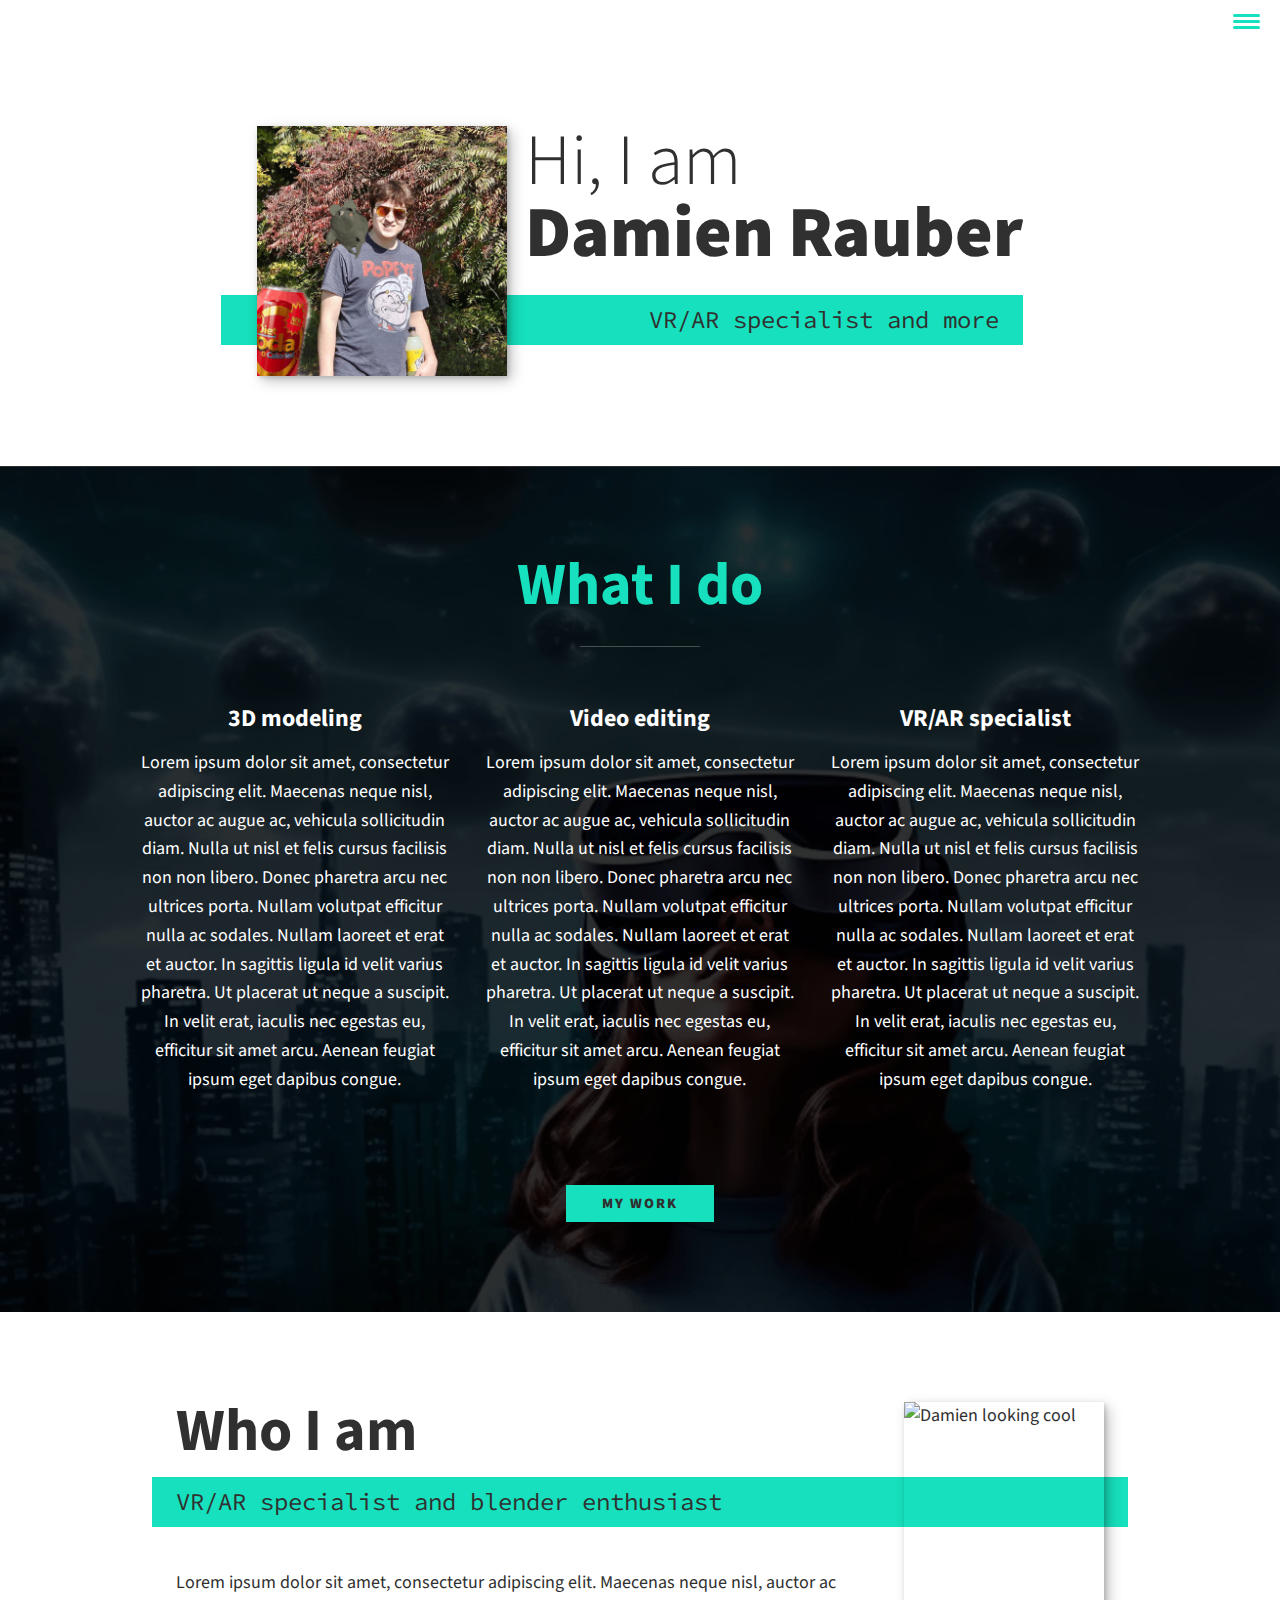
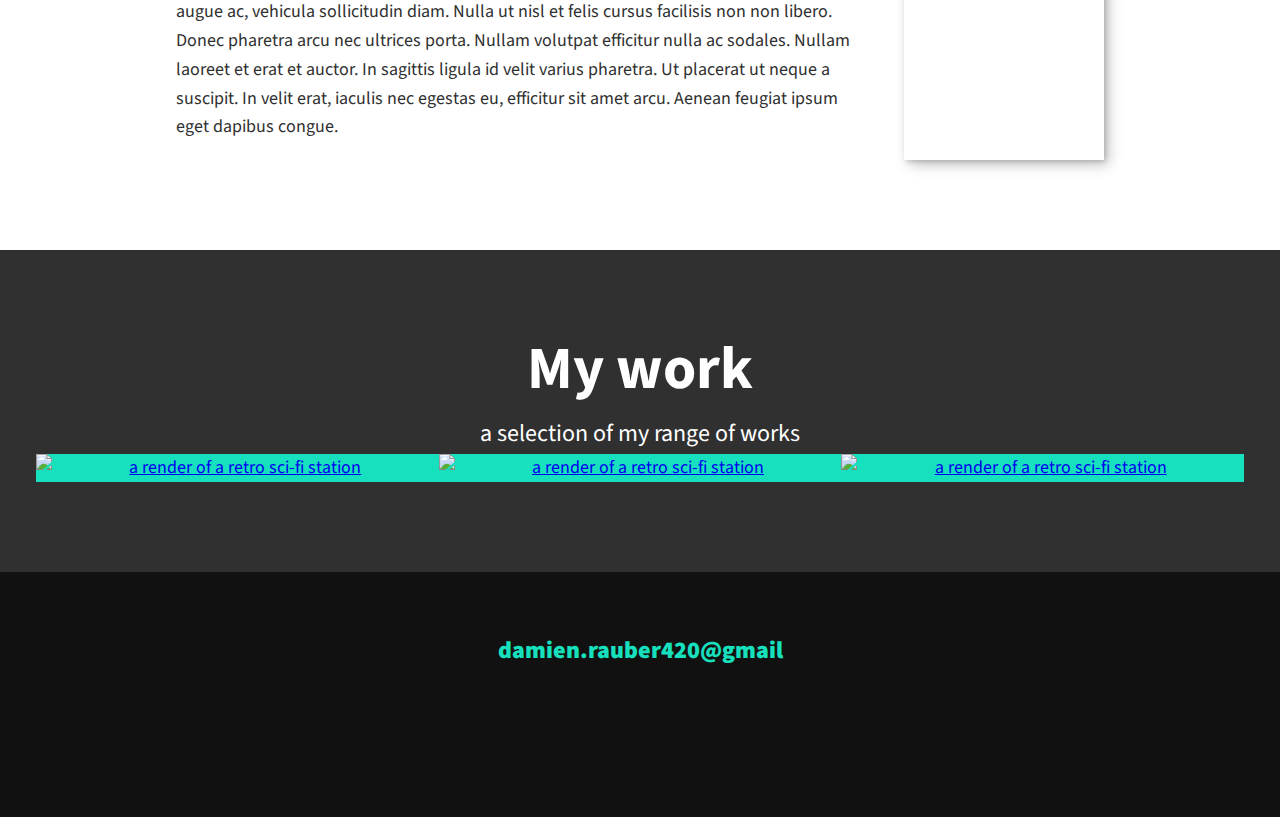
==== index.html @ 1f951319 "Revert "changed my work banner"" ====
<!DOCTYPE html>
<html lang="en">
    <head>
	    <meta charset="UTF-8">
		<meta name="viewport" content="width=device-width, initial-scale=1.0">
		<title>Damien Rauber portfolio</title>
		<link rel="stylesheet"
		href="https://cdnjs.cloudflare.com/ajax/libs/normalize/7.0.0/normalize.min.css">
		<link rel="stylesheet"
		href="https://cdnjs.cloudflare.com/ajax/libs/font-awesome/5.11.2/css/all.css" integrity="sha256-46qynGAkLSFpVbEBog43gvNhfrOj+BmwXdxFgVK/Kvc=" crossorigin="anonymous"/>
	
		<!-- update with own fonts later -->
		<link href="https://fonts.googleapis.com/css?family=Source+Code+Pro:400,900|Source+Sans+Pro:300,900&display=swap" rel="stylesheet">
		
		
		<link rel="stylesheet" href="css/style.css">
	
	
</head>
	<body>
		<header>
			<div class="logo">
				<img src="assets/images/portfolio_title.png" alt="">
			</div>
			<button class="nav-toggle" aria-label="toggle navigation">
				<span class="hamburger"></span>
			</button>
			<nav class="nav">
				<ul class="nav__list">
				<li class="nav__item"><a href="#home" class="nav__link">Home</a></li>
				<li class="nav__item"><a href="#services" class="nav__link">My service</a></li>
				<li class="nav__item"><a href="#about" class="nav__link">About me</a></li>
				<li class="nav__item"><a href="#work" class="nav__link">My works</a></li>
				</ul>
			</nav>
		</header>
		
		<!-- Introduction -->
		<section class ="intro" id="home">
			<h1 class="section__title section__title--intro">
				Hi, I am <strong>Damien Rauber</strong>
			</h1>
			<p class="section__subtitle section__subtitle--intro">VR/AR specialist and more</p>
			<img src="assets/images/damien_portfolio_pic.png" alt="A picture of Damien" class="intro__img">
		</section>
	
		<!-- my services -->
		<section class="my-services" id="services">
			<h2 class="section__title section__title--services">What I do</h2>
			<div class="services">
			
				<div class="service">
				<h3>3D modeling</h3>
				<p>Lorem ipsum dolor sit amet, consectetur adipiscing elit. Maecenas neque nisl, auctor ac augue ac, 
				vehicula sollicitudin diam. Nulla ut nisl et felis cursus facilisis non non libero. Donec pharetra arcu nec ultrices
				porta. Nullam volutpat efficitur nulla ac sodales. Nullam laoreet et erat et auctor. In sagittis ligula id velit varius pharetra.
				Ut placerat ut neque a suscipit. In velit erat, iaculis nec egestas eu, efficitur sit amet arcu. Aenean feugiat ipsum eget dapibus congue.</p>
				</div> <!-- services -->
				
				<div class="service">
				<h3>Video editing</h3>
				<p>Lorem ipsum dolor sit amet, consectetur adipiscing elit. Maecenas neque nisl, auctor ac augue ac, 
				vehicula sollicitudin diam. Nulla ut nisl et felis cursus facilisis non non libero. Donec pharetra arcu nec ultrices
				porta. Nullam volutpat efficitur nulla ac sodales. Nullam laoreet et erat et auctor. In sagittis ligula id velit varius pharetra.
				Ut placerat ut neque a suscipit. In velit erat, iaculis nec egestas eu, efficitur sit amet arcu. Aenean feugiat ipsum eget dapibus congue.</p>
				</div> <!-- services -->
				
				<div class="service">
				<h3>VR/AR specialist</h3>
				<p>Lorem ipsum dolor sit amet, consectetur adipiscing elit. Maecenas neque nisl, auctor ac augue ac, 
				vehicula sollicitudin diam. Nulla ut nisl et felis cursus facilisis non non libero. Donec pharetra arcu nec ultrices
				porta. Nullam volutpat efficitur nulla ac sodales. Nullam laoreet et erat et auctor. In sagittis ligula id velit varius pharetra.
				Ut placerat ut neque a suscipit. In velit erat, iaculis nec egestas eu, efficitur sit amet arcu. Aenean feugiat ipsum eget dapibus congue.</p>
				</div> <!-- services -->
			</div>
			
			<a href="#work" class="btn">My Work</a>
		</section>
	 
		<!-- About me -->
	 <section class="about-me" id="about">
		<h2 class="section__title section__title--about">Who I am</h2>
		<p class="section__subtitle section__subtitle--about">VR/AR specialist and blender enthusiast</p>
		
		<div class="about-me__body">
		<p>Lorem ipsum dolor sit amet, consectetur adipiscing elit. Maecenas neque nisl, auctor ac augue ac, 
		vehicula sollicitudin diam. Nulla ut nisl et felis cursus facilisis non non libero. Donec pharetra arcu nec ultrices
		porta. Nullam volutpat efficitur nulla ac sodales. Nullam laoreet et erat et auctor. In sagittis ligula id velit varius pharetra.
		Ut placerat ut neque a suscipit. In velit erat, iaculis nec egestas eu, efficitur sit amet arcu. Aenean feugiat ipsum eget dapibus congue.</p>
		</div>
		
		<img src="assets/images/to_replace_02.png" alt="Damien looking cool" class="about-me__img">
	 </section>
	 
	 <!-- My work -->
	 <section class="my-work" id="work">
		<h2 class="section__title section__title--work">My work</h2>
		<p class="section__subtitle section__subtitle--work">a selection of my range of works</p>
	 
		<div class="portfolio">
			<!-- portfolio item 01 -->
			<a href="#" class="portfolio__item">
				<img src="assets/images/portfolio_works/SHUT_render.png" alt="a render of a retro sci-fi station" class="portfolio__img">
			</a>
			
			<!-- portfolio item 02 -->
			<a href="#" class="portfolio__item">
				<img src="assets/images/portfolio_works/SHUT_render.png" alt="a render of a retro sci-fi station" class="portfolio__img">
			</a>
			
			<!-- portfolio item 03 -->
			<a href="#" class="portfolio__item">
				<img src="assets/images/portfolio_works/SHUT_render.png" alt="a render of a retro sci-fi station" class="portfolio__img">
			</a>
		</div>
	 </section>
	 
	 <!-- Footer -->
	 <footer class="footer">
		<a href="mailto:damien.rauber420@gmail.com" class="footer__link">damien.rauber420@gmail</a>
		<ul class="social-list">
			<li class="social-list__item">
				<a class="social-list__link" href="https://facebook.com">
					<i class="fa-brands fa-facebook"></i>
				</a>
			</li>
			
			<li class="social-list__item">
				<a class="social-list__link" href="<!-- put link to website here -->">
					<!-- Put new icons from font awesome here -->
				</a>
			</li>
		</ul>
	 </footer>
	 
	 <script src="js/index.js"></script>
	 
	</body>
</html>
---- css/style.css ----
*,
*::before,
*::after {
	box-sizing: border-box;
}

/* custom properties, update for own design */

:root {
	--ff-primary: 'Source Sans Pro', sans-serif; 
	--ff-secondary:'Source Code Pro', monospace;
	
	--fw-reg: 300;
	--fw-bold: 900;
	
	--clr-light: #fff;
	--clr-dark: #303030;
	--clr-accent: #16e0bd;
	
	--fs-h1: 3rem;
	--fs-h2: 2.23rem;
	--fs-h3: 1.25rem;
	--fs-body: 1rem;
	
	--bs: 0.25em 0.25em 0.75em rgba(0,0,0,.25),
	0.125em 0.125em 0.25em rgba(0,0,0,.15);
	
}

@media (min-width: 800px) {
	:root {
		--fs-h1: 4.5rem;
		--fs-h2: 3.75rem;
	    --fs-h3: 1.5rem;
		--fs-body: 1.125rem;
	}
}

/* General styles */


html {
	scroll-behavior: smooth;
}

body {
	background: var(--clr-light);
	color: var(--clr-dark);
	margin: 0;
	font-family: var(--ff-primary);
	font-size: var(--fs-body);
	line-height: 1.6;
}

section {
	padding: 5em 2em;
}

img {
	display: block;
	max-width: 100%;
}

strong {font-weight: var(--fw-bold)}

:focus {
	outline: 3px solid var(--clr-accent);
	outline-offset: 3px;
}

/* Buttons */

.btn {
	display: inline-block;
	padding: .5em 2.5em;
	background: var(--clr-accent);
	color: var(--clr-dark);
	text-decoration: none;
	cursor: pointer;
	font-size: .8em;
	text-transform: uppercase;
	letter-spacing: 2px;
	font-weight: var(--fw-bold);
	transition: transform 200ms ease-in-out;
}

.btn:hover {
	transform: scale(1.1)
}

/* Typography */

h1,
h2,
h3 {
	line-height: 1;
	margin: 0;
}

h1 { font-size: var(--fs-h1) }
h2 { font-size: var(--fs-h2) }
h3 { font-size: var(--fs-h3) }

.section__title{
	margin-bottom: .25em;
}

.section__title--intro {
	font-weight: var(--fw-reg);
}

.section__title--intro strong {
	display: block;
}

.section__subtitle{
	margin: 0;
	font-size: var(--fs-h3);
}

.section__subtitle--intro,
.section__subtitle--about {
	background: var(--clr-accent);
	padding: .25em 1em;
	font-family: var(--ff-secondary);
	margin-bottom: 1em;
}
.sec
tion__subtitle--work {
	color: var(--clr-accent);
	font-weight: var(--fw-bold);
	margin-bottom: 1em;
}

/* Header */

header {
	display: flex;
	justify-content: space-between;
	padding: 1em;
}

.logo {
	max-width: 100px;
}

.nav {
	position: fixed;
	background: var(--clr-dark);
	color: var(--clr-light);
	top: 0;
	bottom: 0;
	left: 0;
	right: 0;
	z-index: 100;
	
	transform: translateX(100%);
	transition: transform 250ms cubic-bezier(.5, 0, .5, 1);
}

.nav__list {
	list-style: none;
	display: flex;
	height: 100%;
	flex-direction: column;
	justify-content: space-evenly;
	align-items: center;
	margin: 0;
	padding: 0;
}

.nav__list {
	color: inherit;
	font-weight: var(--fw-bold);
	font-size: var(--fs-h2);
	text-decoration: none;
}

.nav__link:hover {
	color: var(--clr-accent);
}

.nav-toggle {
	padding: .5em;
	background: transparent;
	border: 0;
	cursor: pointer;
	position: absolute;
	right: 1em;
	top: 1em;
	z-index: 1000;
}

.nav-open .nav {
	transform: translateX(0);
}

.nav-open .nav-toggle {
	position: fixed;
}

.nav-open .hamburger {
	transform: rotate(.625turn);
}

.nav-open .hamburger::before {
	transform: rotate(90deg) translateX(-6px);
}

.nav-open .hamburger::after {
	opacity: 0;
}



.hamburger {
	display: block;
	position: relative;
}

.hamburger,
.hamburger::before,
.hamburger::after {
	background: var(--clr-accent);
	width: 2em;
	height: 3px;
	border-radius: 1em;
	transition: transform 250ms ease-in-out;
}

.hamburger::before,
.hamburger::after {
	content: '';
	position: absolute;
	left: 0;
	right:0;
}

.hamburger::before{ top: 6px; }
.hamburger::after { bottom: 6px } 

/* Intro section */

.intro {
	position: relative;
}

.intro__img {
	box-shadow: var(--bs);
}

.section__subtitle--intro {
	display: inline-block;
}

@media (min-width: 600px) {
	.intro {
		display: grid;
		width: min-content;
		margin: 0 auto;
		column-gap: 1em;
		grid-template-areas: "img title" "img subtitle";
		grid-template-columns: min-content max-content;
	}
	
	.intro__img {
		grid-area: img;
		min-width: 250px;
		position: relative;
		z-index: 2;
	}
	
	.section__subtitle--intro{
		align-self: start;
		grid-column: -1 / 1;
		grid-row: 2;
		text-align: right;
		position: relative;
		left: -1.5em;
		width: calc(100% + 1.5em);
	}
}


/* My services section */

.my-services {
	background-color: var(--clr-dark);
	background-image: url(../assets/images/My_serv_backg.png);
	background-size: cover;
	background-blend-mode: multiply;
	color: var(--clr-light);
	text-align: center;
}

.section__title--services {
	color: var(--clr-accent);
	position: relative;
}

.section__title--services::after {
	content: '';
	display: block;
	width: 2em;
	height: 1px;
	margin: 0.5em auto 1em;
	background: var(--clr-light);
	opacity: 0.25;
}

.services {
	margin-bottom: 4em;
}

.service {
	max-width: 500px;
	margin: 0 auto;
}


@media (min-width: 800px) {
	.services {
		display: flex;
		max-width: 1000px;
		margin-left: auto;
		margin-right: auto;
	}
	
	.service + .service {
		margin-left: 2em;
	} 
}


.about-me {
	max-width: 1000px;
	margin: 0 auto;
}

.about-me__img {
	box-shadow: var(--bs);
}

@media (min-width: 600px) {
	.about-me {
		display: grid;
		grid-template-columns: 1fr 200px;
		grid-template-areas: 
			"title img"
			"subtitle img"
			"text img";
		column-gap: 2em;
	}

	.section__title--about {
		grid-area: title;
	}
	
	.section__subtitle--about {
		grid-column: 1 / -1;
		grid-row: 2;
		position: relative;
		left: -1em;
		width: calc(100% + 2em);
		padding-left: 1em;
		padding-right: calc(200px + 4em);
	}
	
	.about-me__img {
		grid-area: img;
		position: relative;
		z-index: 2;
	}
}
	
	
/* My Work */

.my-work {
	background-color: var(--clr-dark);
	color: var(--clr-light);
	text-align: center;
}

.portfolio {
	display: grid;
	grid-template-columns: repeat(auto-fit, minmax(300px, 1fr));
}

.portfolio__item {
	background: var(--clr-accent);
	overflow: hidden;
}

.portfolio__img {
	transition: transform 750ms cubic-bezier(.5, 0, .5, 1),
	opacity 250ms linear; 
}

.portfolio__item:focus {
	position: relative;
	z-index: 2;
}

.portfolio__img:hover,
.portfolio__item:focus .portfolio__img {
	transform: scale(1.2);
	opacity: .75;
}


/* footer */

.footer {
	background: #111;
	color: var(--clr-accent);
	text-align: center;
	padding: 2.5em 0;
	font-size: var(--fs-h3);
}
.footer a {
	color : inherit;
	text-decoration: none;
	}
	
.footer__link {
	font-weight: var(--fw-bold);
}

.footer-link:hover,
.social-list__link:hover {
	opacity: .7;
}

.footer-link:hover {
	text-decoration: underline;
}

.social-list {
	list-style: none;
	display: flex;
	justify-content: center;
	margin: 2em 0 0;
	padding: 0;
}

.social-list__item {
	margin: 0 .5em;
}

.social-list__link {
	padding: .5em;
}
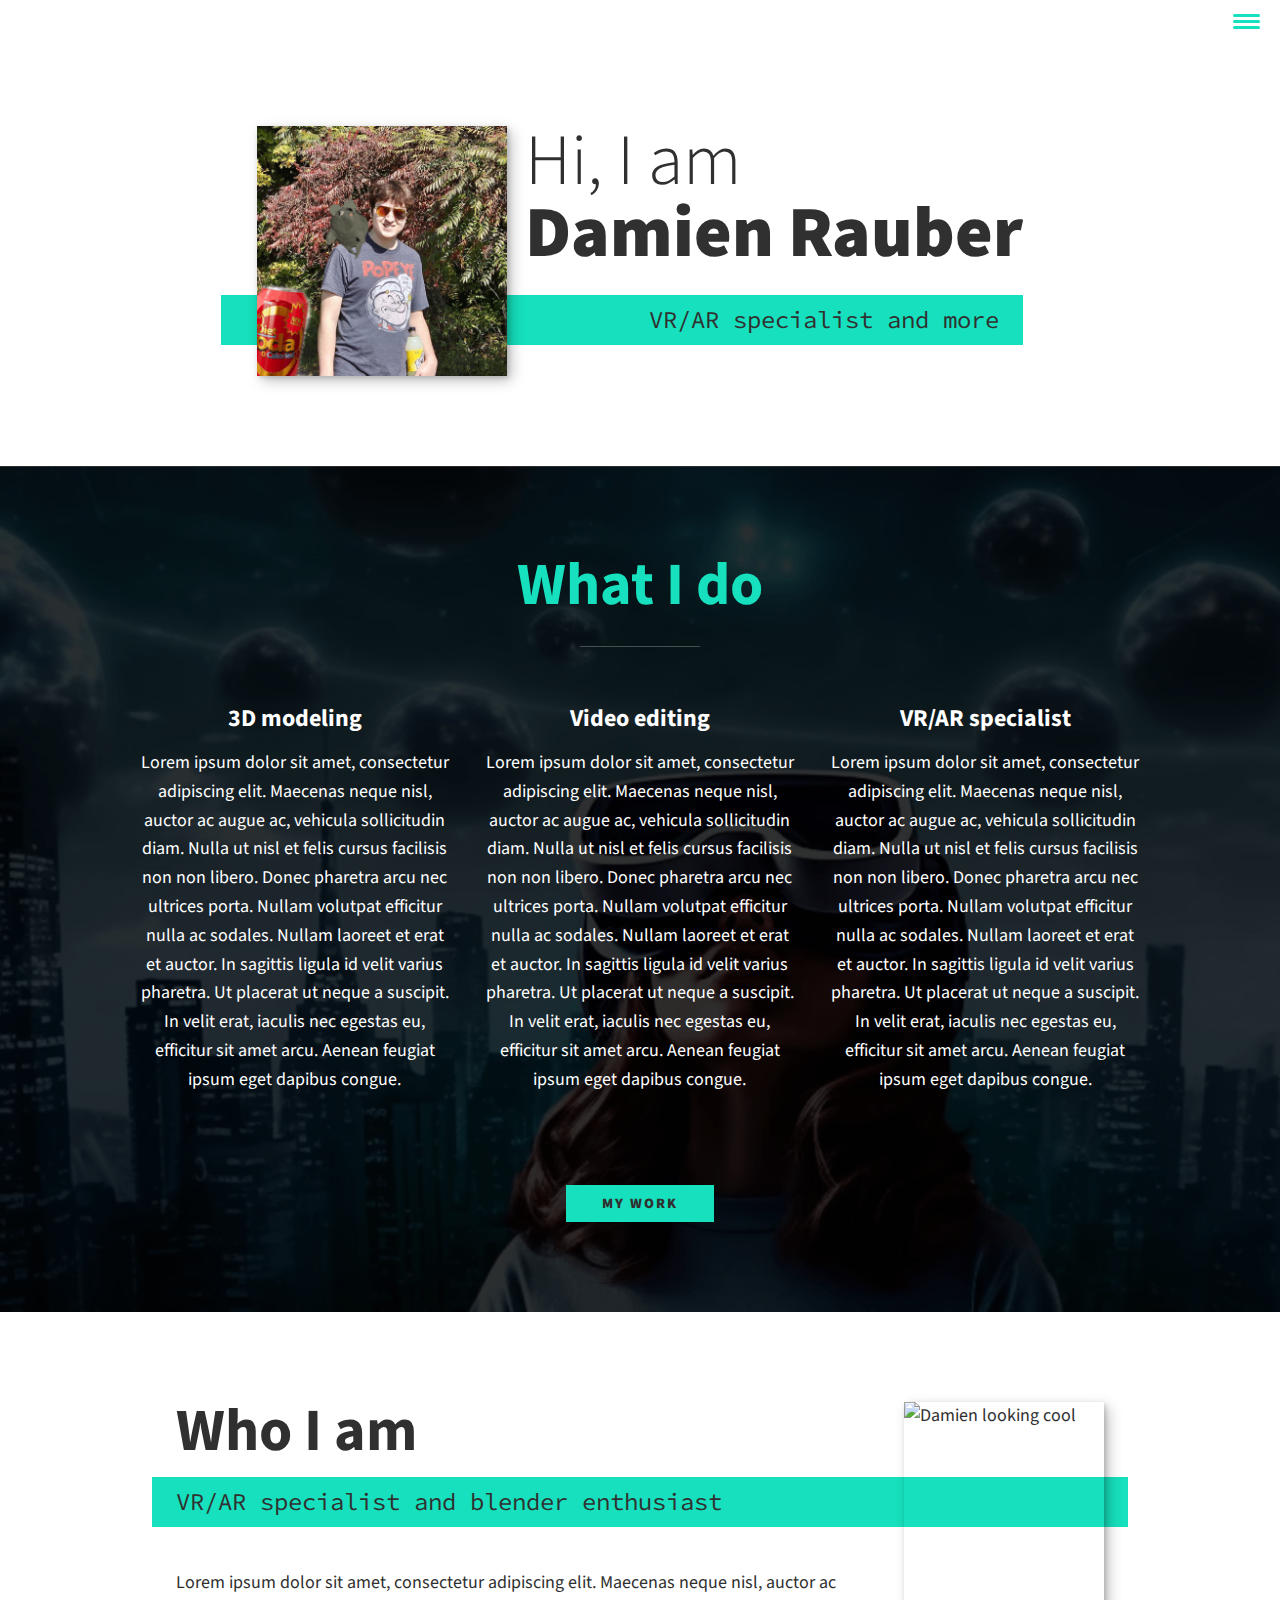
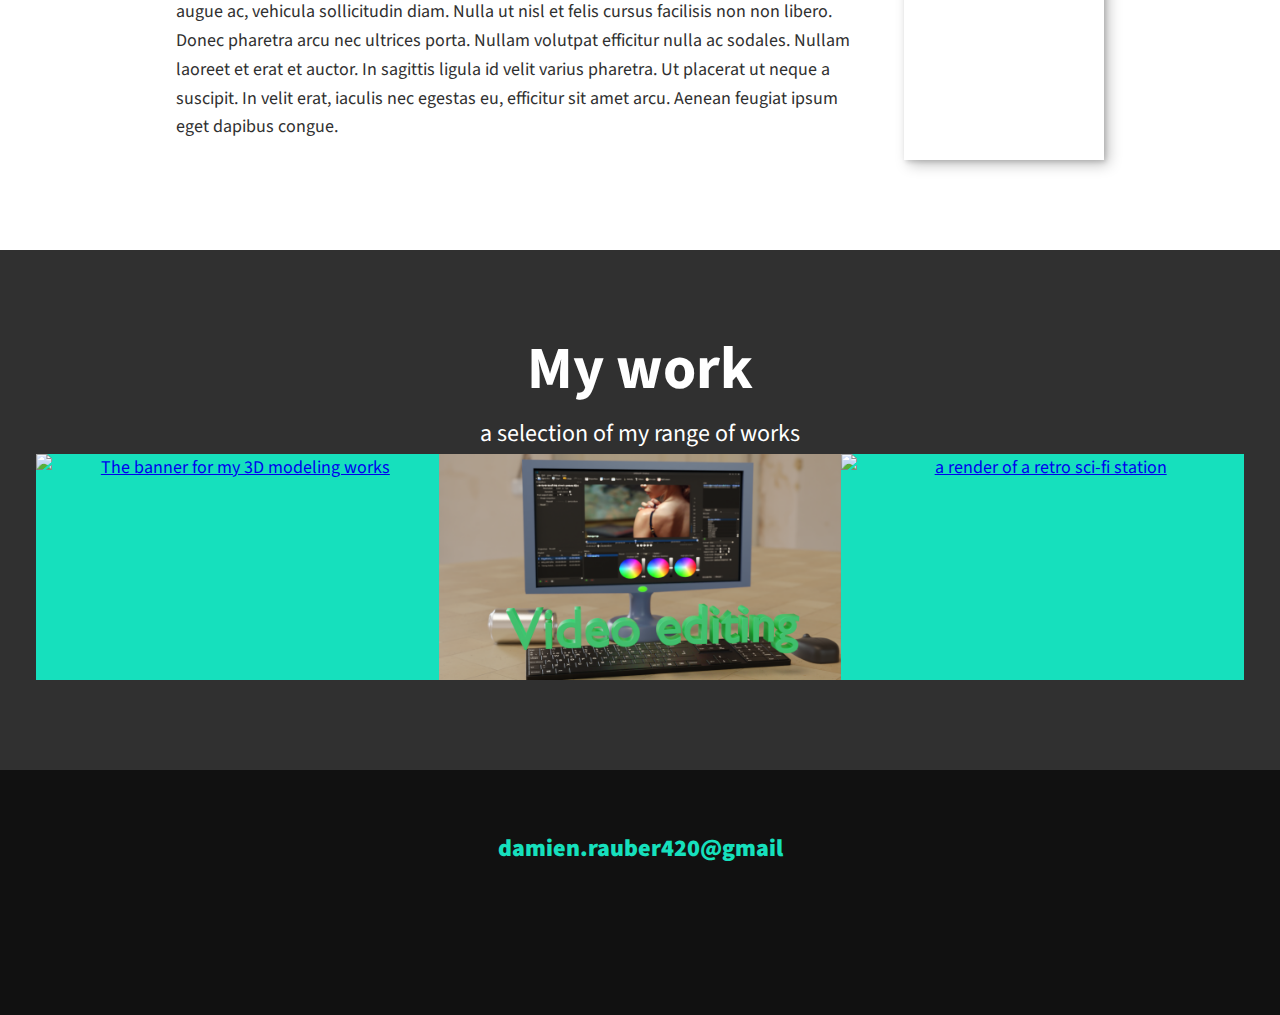
==== commit 81319fa7: "added image for vid-edit banner" ====
--- a/index.html
+++ b/index.html
@@ -100,12 +100,12 @@
 		<div class="portfolio">
 			<!-- portfolio item 01 -->
 			<a href="#" class="portfolio__item">
-				<img src="assets/images/portfolio_works/SHUT_render.png" alt="a render of a retro sci-fi station" class="portfolio__img">
+				<img src="assets/images/3D_modeling_image.png" alt="The banner for my 3D modeling works" class="portfolio__img">
 			</a>
 			
 			<!-- portfolio item 02 -->
 			<a href="#" class="portfolio__item">
-				<img src="assets/images/portfolio_works/SHUT_render.png" alt="a render of a retro sci-fi station" class="portfolio__img">
+				<img src="assets/images/video_editing_image.png" alt="The banner for my video-editing work" class="portfolio__img">
 			</a>
 			
 			<!-- portfolio item 03 -->
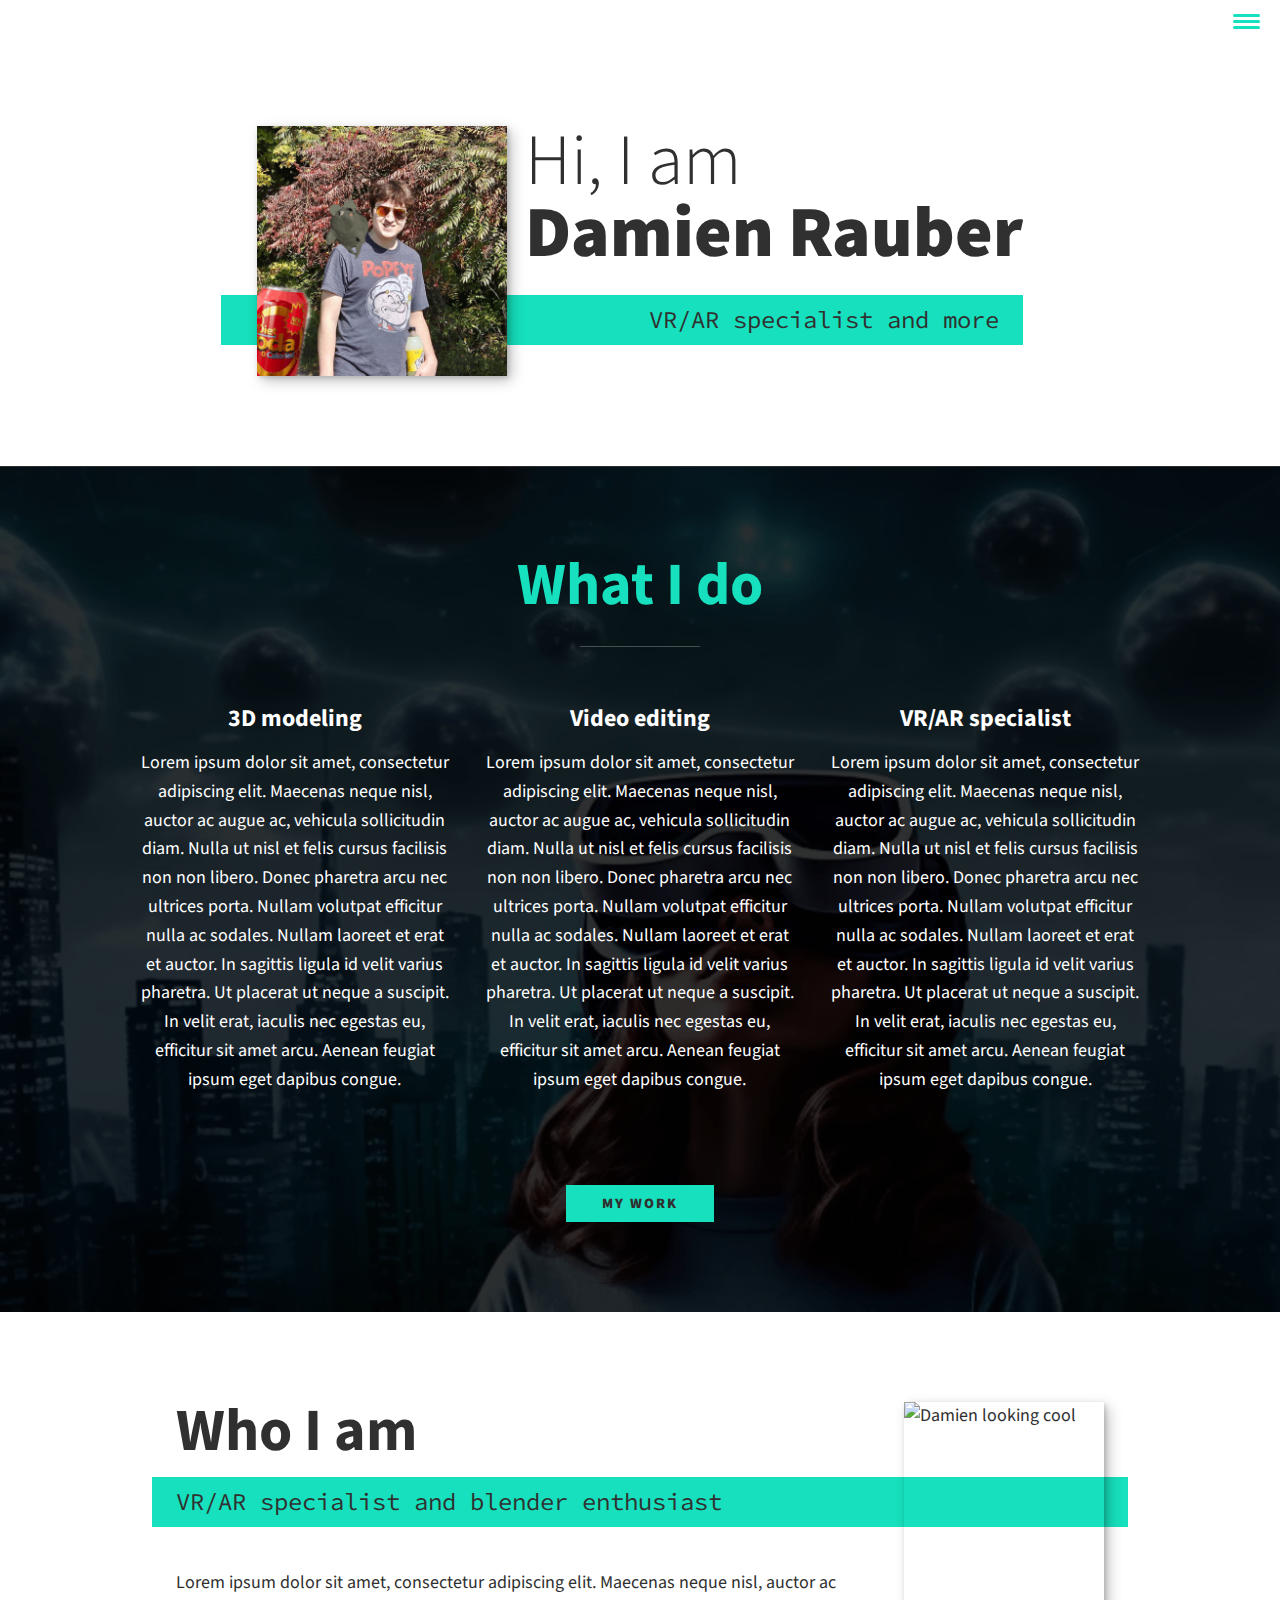
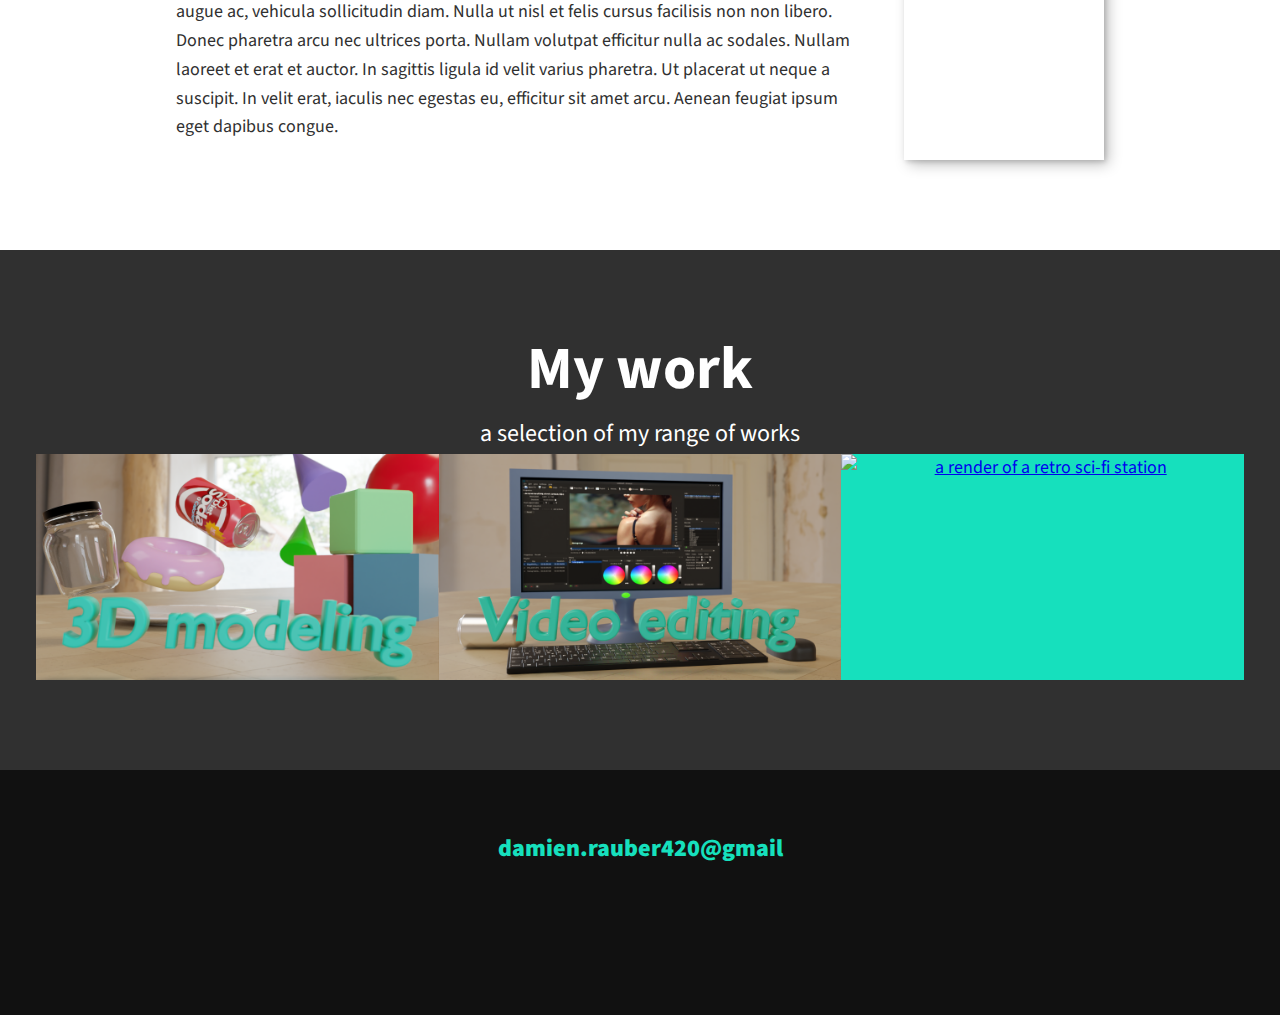
==== commit e67b99dc: "setting up my 3D modeling work page" ====
--- a/index.html
+++ b/index.html
@@ -99,7 +99,7 @@
 	 
 		<div class="portfolio">
 			<!-- portfolio item 01 -->
-			<a href="#" class="portfolio__item">
+			<a href="3d_modeling_page.html" class="portfolio__item">
 				<img src="assets/images/3D_modeling_image.png" alt="The banner for my 3D modeling works" class="portfolio__img">
 			</a>
 			
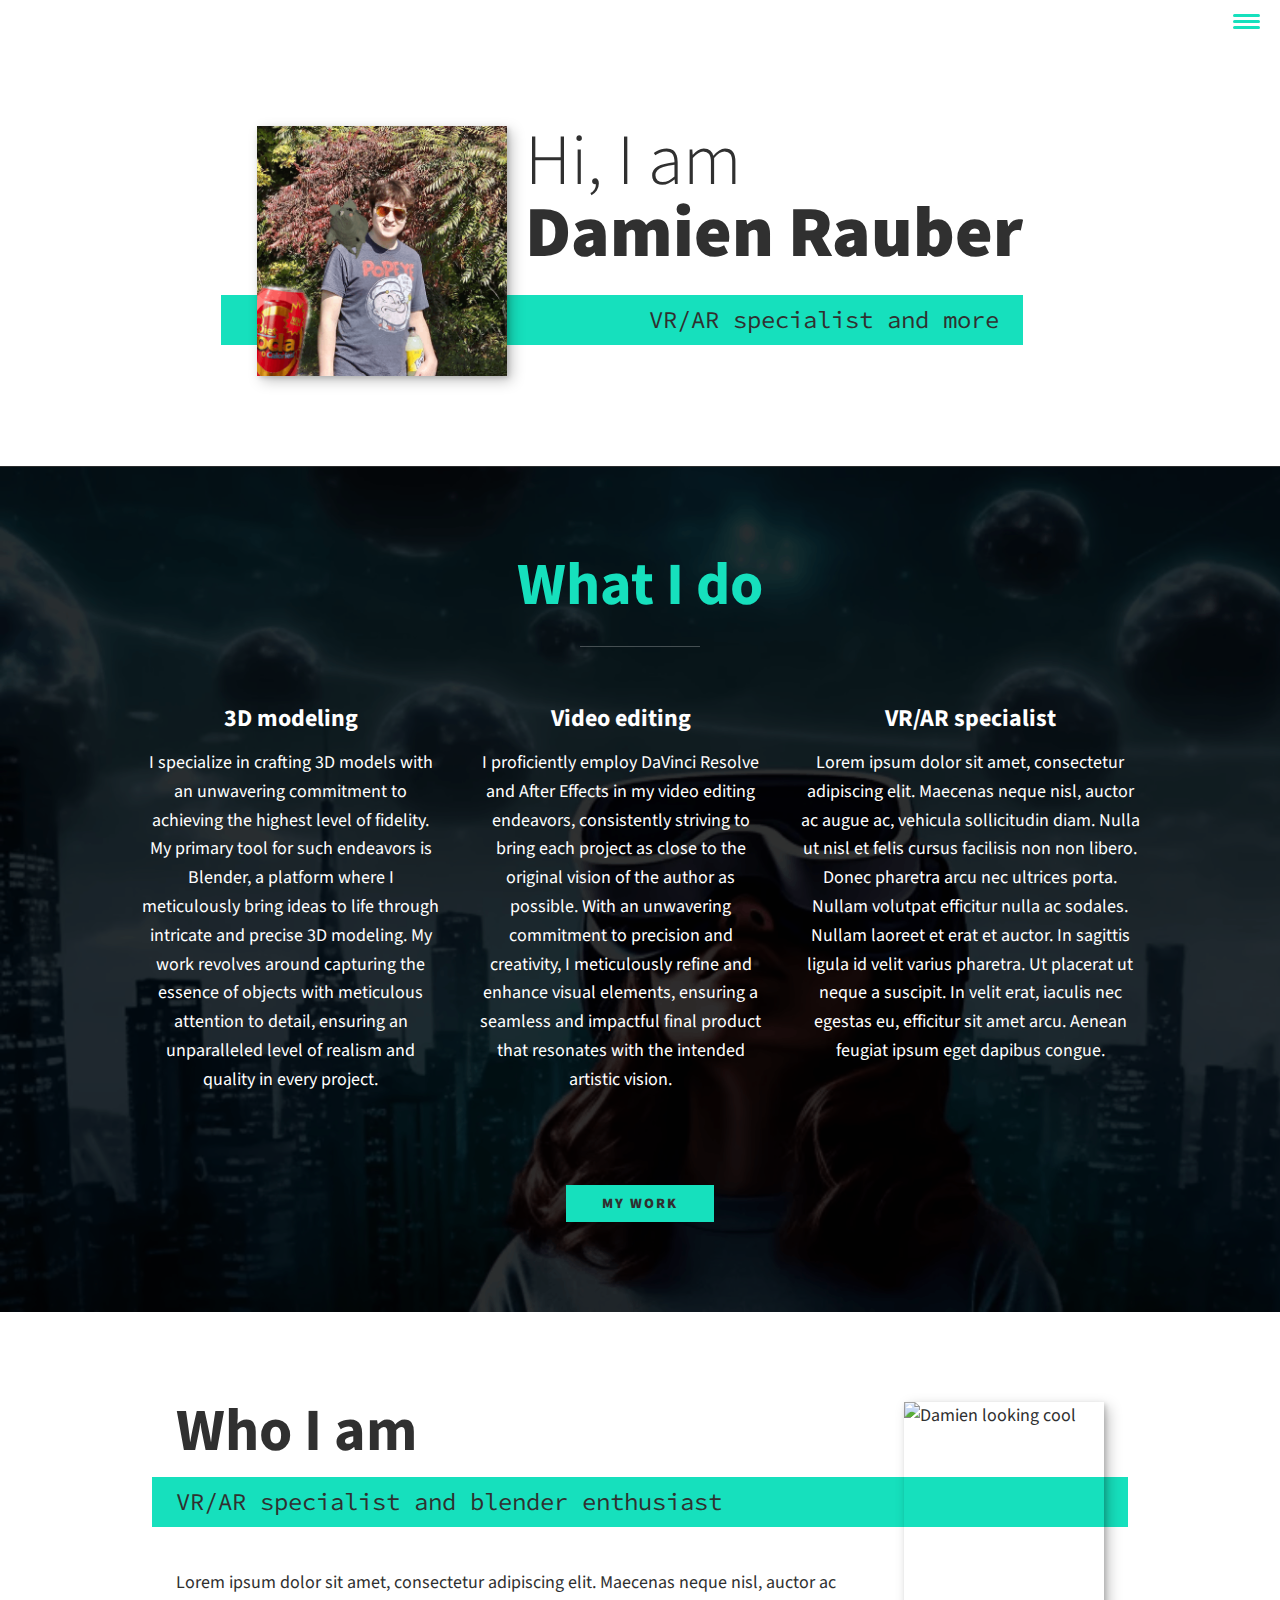
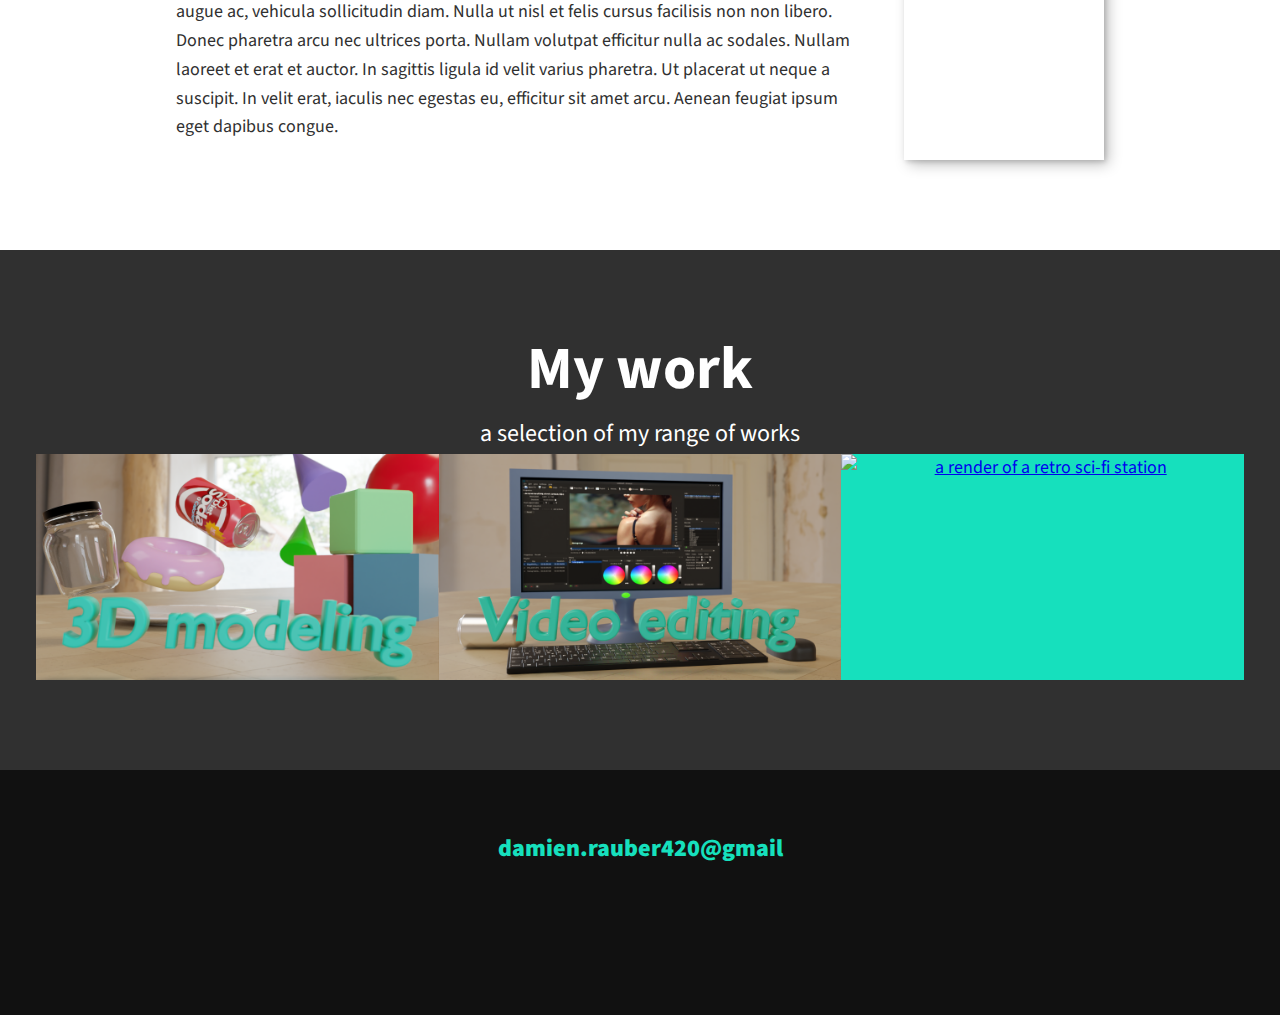
==== commit 0c4c7164: "Update index.html" ====
--- a/index.html
+++ b/index.html
@@ -51,18 +51,17 @@
 			
 				<div class="service">
 				<h3>3D modeling</h3>
-				<p>Lorem ipsum dolor sit amet, consectetur adipiscing elit. Maecenas neque nisl, auctor ac augue ac, 
-				vehicula sollicitudin diam. Nulla ut nisl et felis cursus facilisis non non libero. Donec pharetra arcu nec ultrices
-				porta. Nullam volutpat efficitur nulla ac sodales. Nullam laoreet et erat et auctor. In sagittis ligula id velit varius pharetra.
-				Ut placerat ut neque a suscipit. In velit erat, iaculis nec egestas eu, efficitur sit amet arcu. Aenean feugiat ipsum eget dapibus congue.</p>
+				<p>I specialize in crafting 3D models with an unwavering commitment to achieving the highest level of fidelity.
+				My primary tool for such endeavors is Blender, a platform where I meticulously bring ideas to life through intricate and precise 3D modeling.
+				My work revolves around capturing the essence of objects with meticulous attention to detail, ensuring an unparalleled level of realism and quality in every project.</p>
 				</div> <!-- services -->
 				
 				<div class="service">
 				<h3>Video editing</h3>
-				<p>Lorem ipsum dolor sit amet, consectetur adipiscing elit. Maecenas neque nisl, auctor ac augue ac, 
-				vehicula sollicitudin diam. Nulla ut nisl et felis cursus facilisis non non libero. Donec pharetra arcu nec ultrices
-				porta. Nullam volutpat efficitur nulla ac sodales. Nullam laoreet et erat et auctor. In sagittis ligula id velit varius pharetra.
-				Ut placerat ut neque a suscipit. In velit erat, iaculis nec egestas eu, efficitur sit amet arcu. Aenean feugiat ipsum eget dapibus congue.</p>
+				<p>I proficiently employ DaVinci Resolve and After Effects in my video editing endeavors,
+				consistently striving to bring each project as close to the original vision of the author as possible.
+				With an unwavering commitment to precision and creativity, I meticulously refine and enhance visual elements,
+				ensuring a seamless and impactful final product that resonates with the intended artistic vision.</p>
 				</div> <!-- services -->
 				
 				<div class="service">
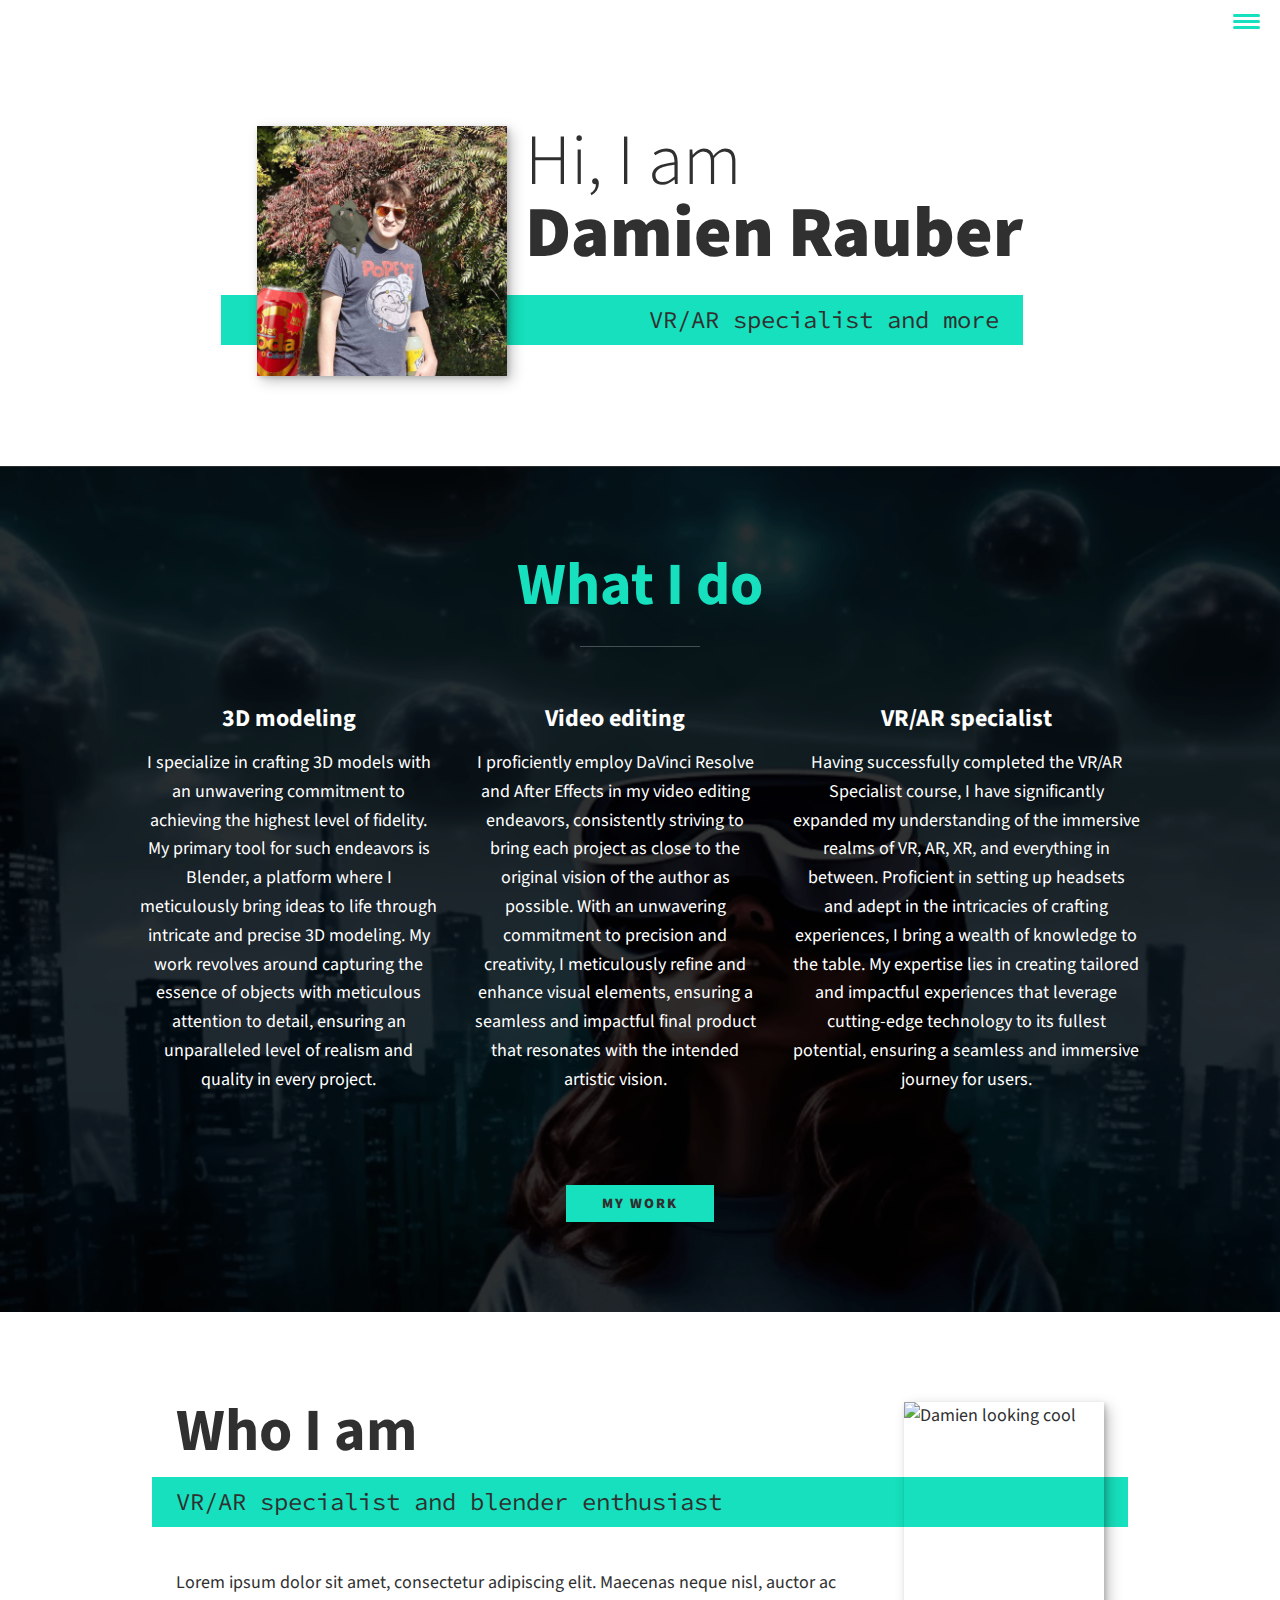
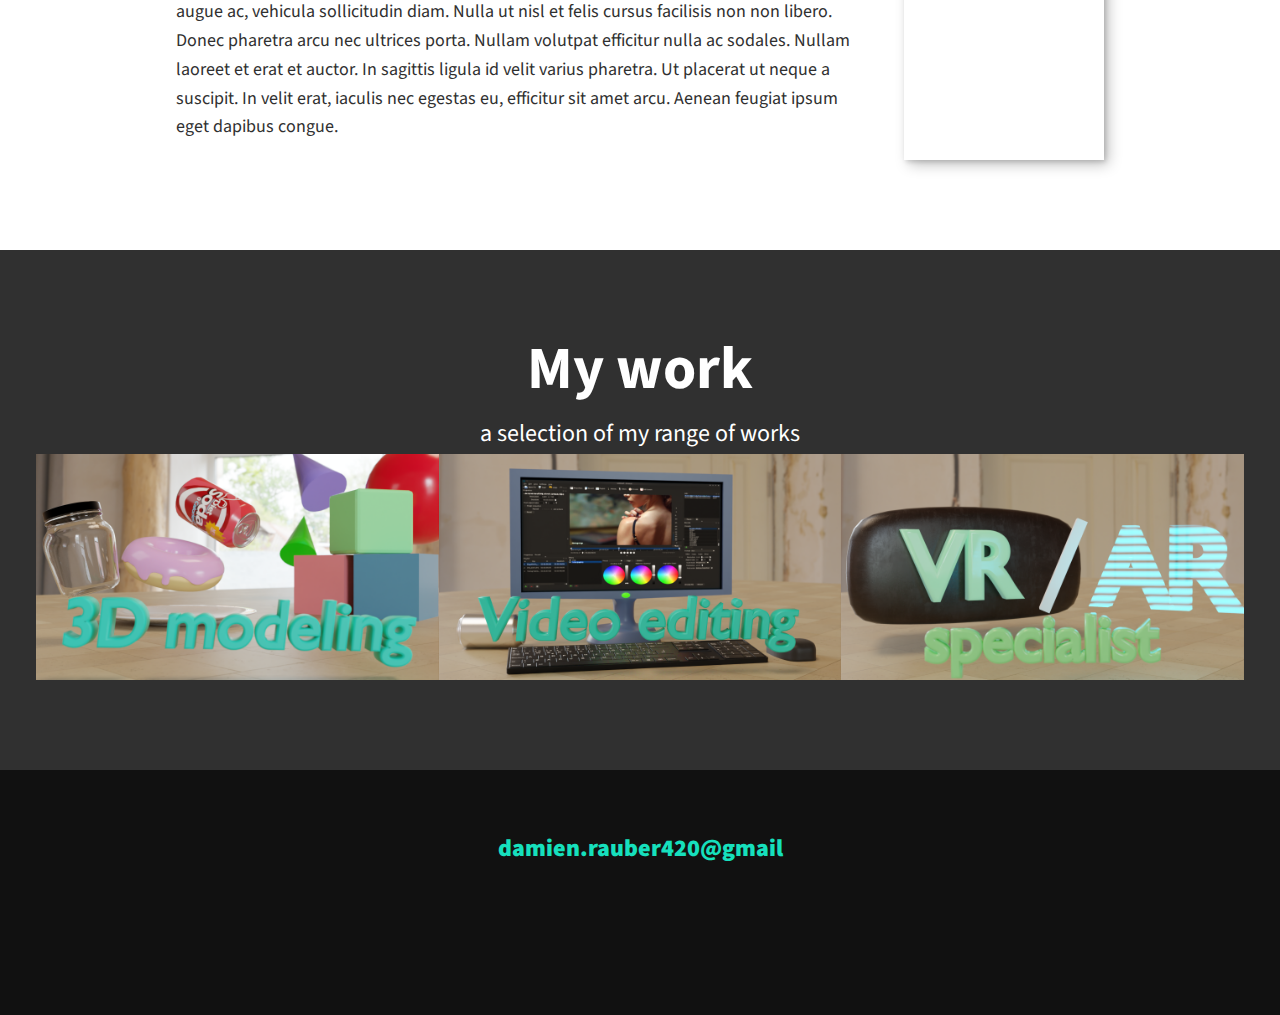
==== commit 31fdfca8: "added image for ARVR" ====
--- a/index.html
+++ b/index.html
@@ -66,10 +66,11 @@
 				
 				<div class="service">
 				<h3>VR/AR specialist</h3>
-				<p>Lorem ipsum dolor sit amet, consectetur adipiscing elit. Maecenas neque nisl, auctor ac augue ac, 
-				vehicula sollicitudin diam. Nulla ut nisl et felis cursus facilisis non non libero. Donec pharetra arcu nec ultrices
-				porta. Nullam volutpat efficitur nulla ac sodales. Nullam laoreet et erat et auctor. In sagittis ligula id velit varius pharetra.
-				Ut placerat ut neque a suscipit. In velit erat, iaculis nec egestas eu, efficitur sit amet arcu. Aenean feugiat ipsum eget dapibus congue.</p>
+				<p>Having successfully completed the VR/AR Specialist course, I have significantly expanded my
+				understanding of the immersive realms of VR, AR, XR, and everything in between.
+				Proficient in setting up headsets and adept in the intricacies of crafting experiences, I bring
+				a wealth of knowledge to the table. My expertise lies in creating tailored and impactful experiences
+				that leverage cutting-edge technology to its fullest potential, ensuring a seamless and immersive journey for users.</p>
 				</div> <!-- services -->
 			</div>
 			
@@ -104,12 +105,12 @@
 			
 			<!-- portfolio item 02 -->
 			<a href="#" class="portfolio__item">
-				<img src="assets/images/video_editing_image.png" alt="The banner for my video-editing work" class="portfolio__img">
+				<img src="assets/images/video_editing_image.png" alt="The banner for my video-editing works" class="portfolio__img">
 			</a>
 			
 			<!-- portfolio item 03 -->
 			<a href="#" class="portfolio__item">
-				<img src="assets/images/portfolio_works/SHUT_render.png" alt="a render of a retro sci-fi station" class="portfolio__img">
+				<img src="assets/images/VR_ARspecialist_image.png" alt="the banner for my AR/VR works" class="portfolio__img">
 			</a>
 		</div>
 	 </section>
--- a/css/style.css
+++ b/css/style.css
@@ -450,4 +450,29 @@
 
 .social-list__link {
 	padding: .5em;
+}
+
+
+/* individual portfolio item style */
+
+
+.portfolio-item-individual {
+	padding: 0 2em 2em;
+	max-width: 1000px;
+	margin: 0 auto;
+}
+
+.portfolio-item-individual p {
+	max-width: 600px;
+	margin-left: auto;
+	margin-right: auto;
+}
+
+
+.model_viewer {
+	width: 400px;
+    height: 600px;
+	margin: 0 10px;
+	background-color: unset;
+	text-align: center;
 }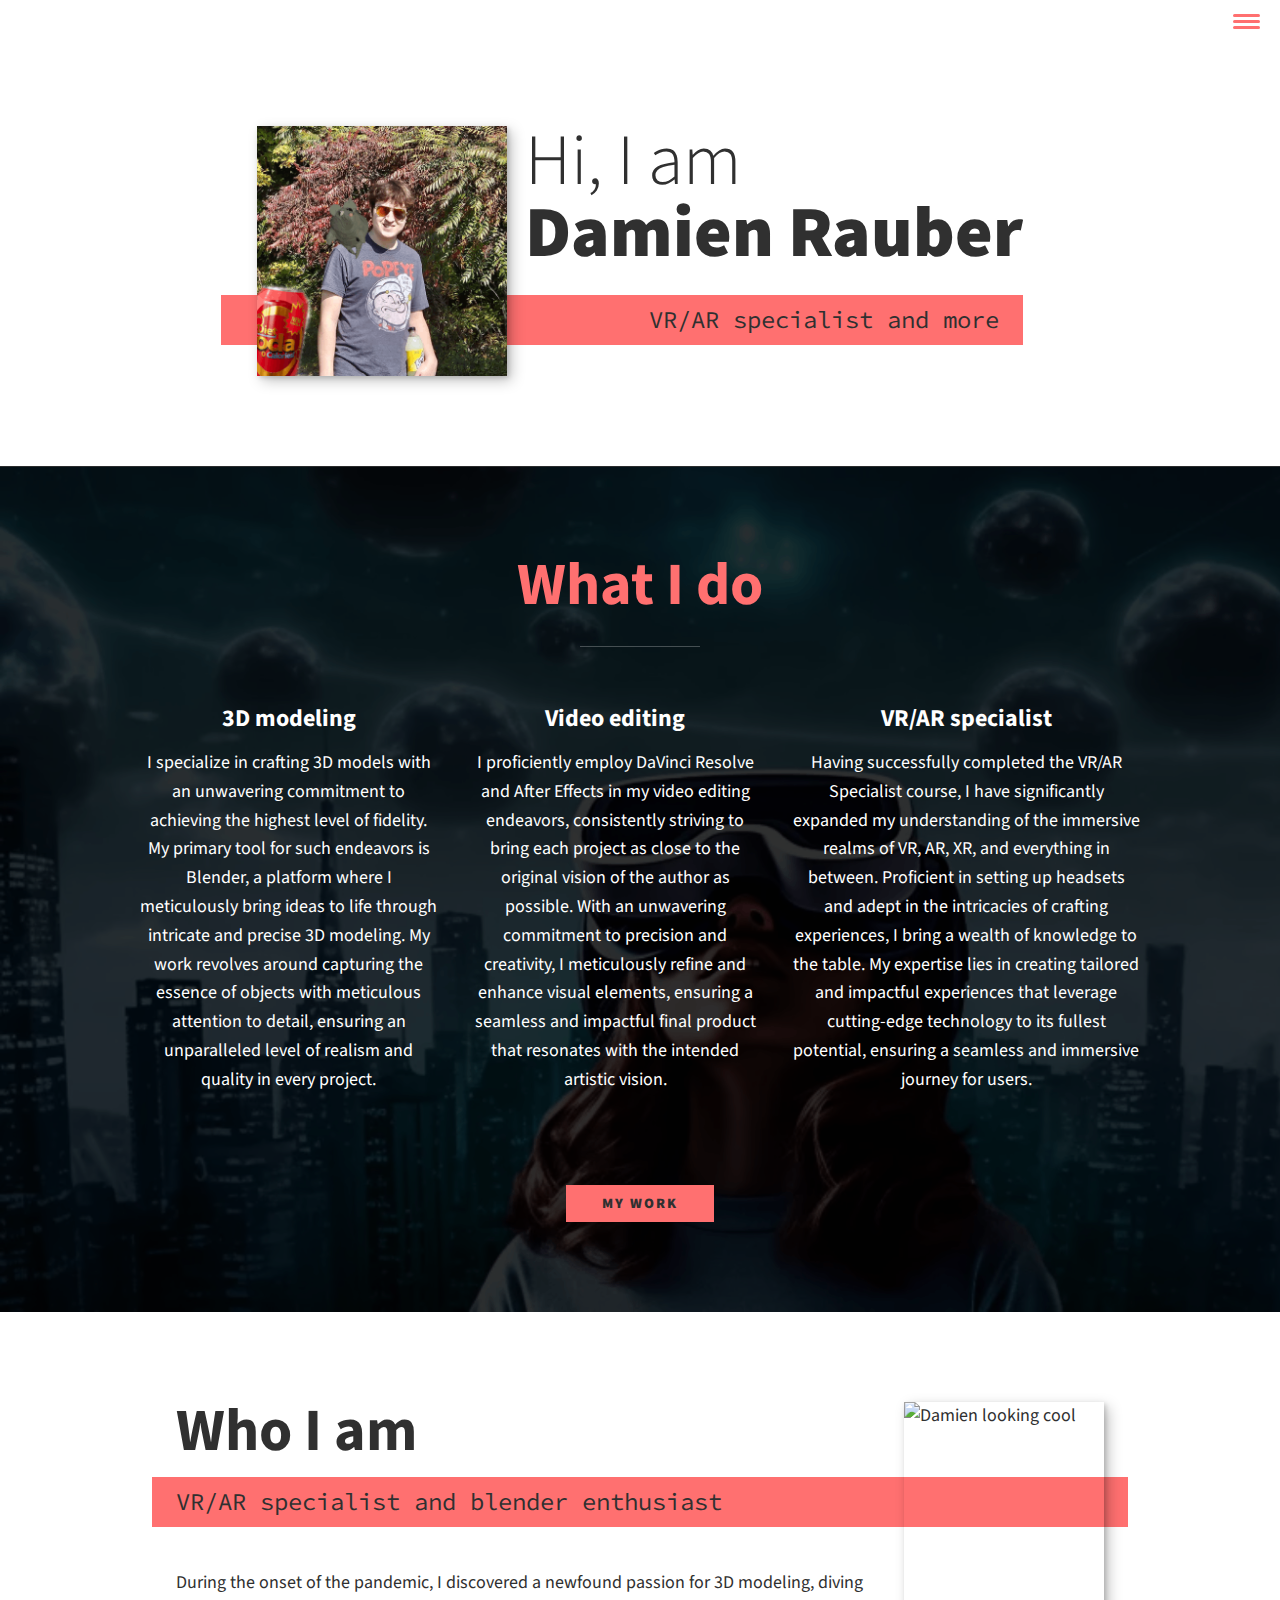
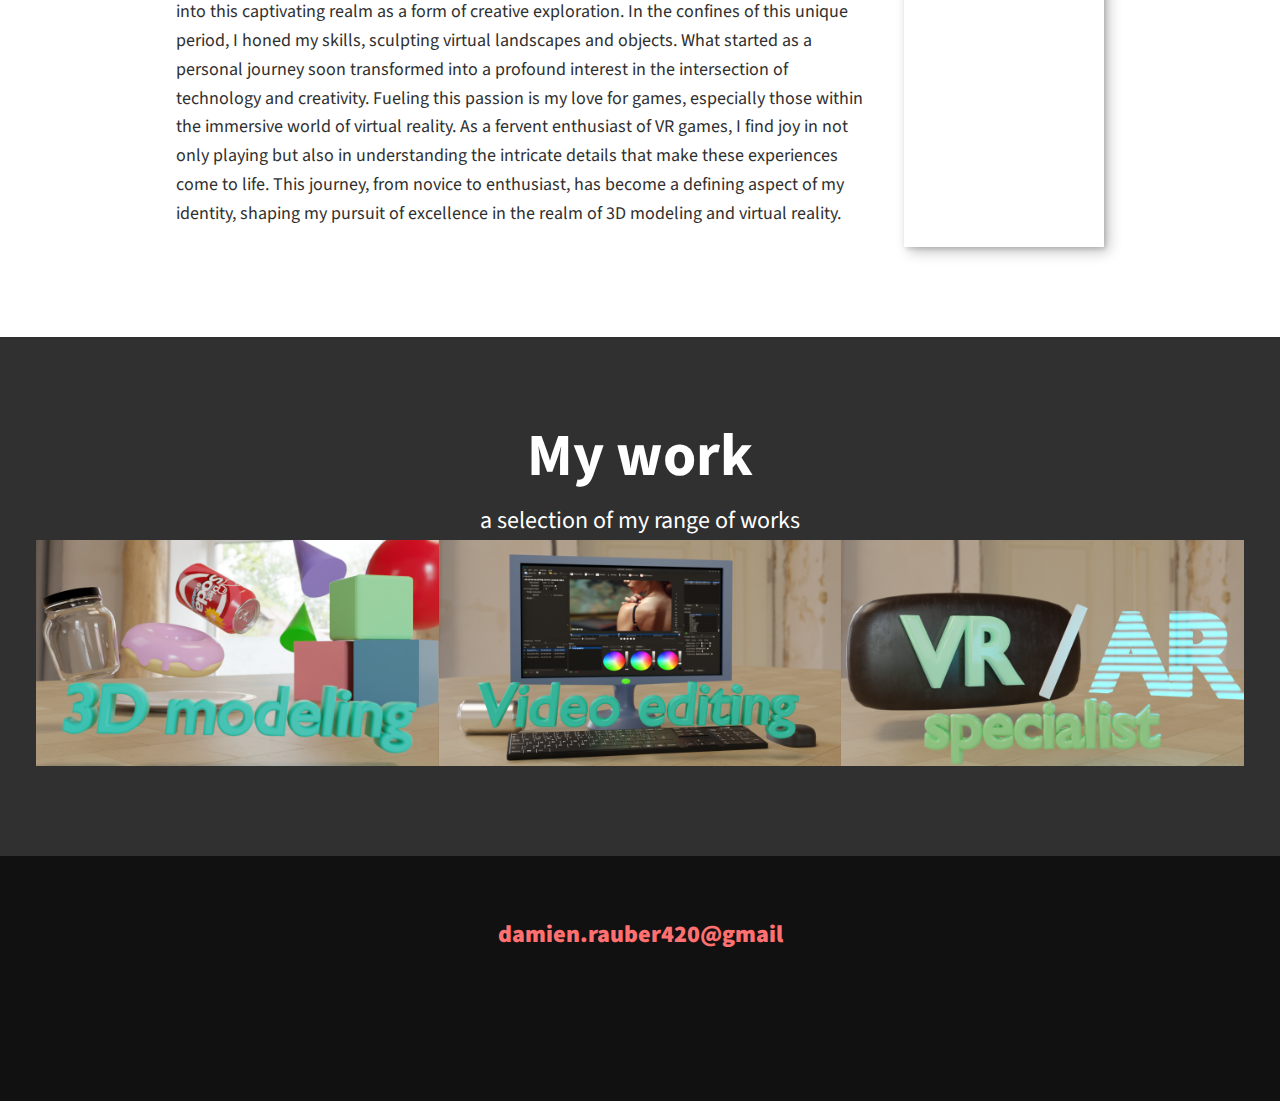
==== commit ae1945b1: "Update index.html" ====
--- a/index.html
+++ b/index.html
@@ -83,10 +83,11 @@
 		<p class="section__subtitle section__subtitle--about">VR/AR specialist and blender enthusiast</p>
 		
 		<div class="about-me__body">
-		<p>Lorem ipsum dolor sit amet, consectetur adipiscing elit. Maecenas neque nisl, auctor ac augue ac, 
-		vehicula sollicitudin diam. Nulla ut nisl et felis cursus facilisis non non libero. Donec pharetra arcu nec ultrices
-		porta. Nullam volutpat efficitur nulla ac sodales. Nullam laoreet et erat et auctor. In sagittis ligula id velit varius pharetra.
-		Ut placerat ut neque a suscipit. In velit erat, iaculis nec egestas eu, efficitur sit amet arcu. Aenean feugiat ipsum eget dapibus congue.</p>
+		<p>During the onset of the pandemic, I discovered a newfound passion for 3D modeling, diving into this captivating realm as a form of creative exploration. 
+		In the confines of this unique period, I honed my skills, sculpting virtual landscapes and objects. What started as a personal journey soon transformed into a profound interest in the intersection of technology and creativity.
+		Fueling this passion is my love for games, especially those within the immersive world of virtual reality. As a fervent enthusiast of VR games,
+		I find joy in not only playing but also in understanding the intricate details that make these experiences come to life. This journey,
+		from novice to enthusiast, has become a defining aspect of my identity, shaping my pursuit of excellence in the realm of 3D modeling and virtual reality.</p>
 		</div>
 		
 		<img src="assets/images/to_replace_02.png" alt="Damien looking cool" class="about-me__img">
@@ -104,12 +105,12 @@
 			</a>
 			
 			<!-- portfolio item 02 -->
-			<a href="#" class="portfolio__item">
+			<a href="video_editing_page.html" class="portfolio__item">
 				<img src="assets/images/video_editing_image.png" alt="The banner for my video-editing works" class="portfolio__img">
 			</a>
 			
 			<!-- portfolio item 03 -->
-			<a href="#" class="portfolio__item">
+			<a href="VR_AR_page.html" class="portfolio__item">
 				<img src="assets/images/VR_ARspecialist_image.png" alt="the banner for my AR/VR works" class="portfolio__img">
 			</a>
 		</div>
--- a/css/style.css
+++ b/css/style.css
@@ -15,7 +15,7 @@
 	
 	--clr-light: #fff;
 	--clr-dark: #303030;
-	--clr-accent: #16e0bd;
+	--clr-accent: #ff7070;
 	
 	--fs-h1: 3rem;
 	--fs-h2: 2.23rem;
@@ -468,11 +468,34 @@
 	margin-right: auto;
 }
 
+.portfolio_item_image {
+	box-shadow: var(--bs);
+}
+
 
 .model_viewer {
 	width: 400px;
     height: 600px;
-	margin: 0 10px;
+	margin: auto;
 	background-color: unset;
+	display: flex;
+	flex-direction: column;
+	justify-content: space-around;
+	align-items: center;
+}
+
+
+.video_player {
+	display: flex;
+	justify-content: center;
+	align-items: center;
+	margin: 0 auto;
+	max-width: 600px;
+}
+
+
+.portfolio_item_title {
+	color: var(--clr-dark);
 	text-align: center;
+	margin: 0 auto;
 }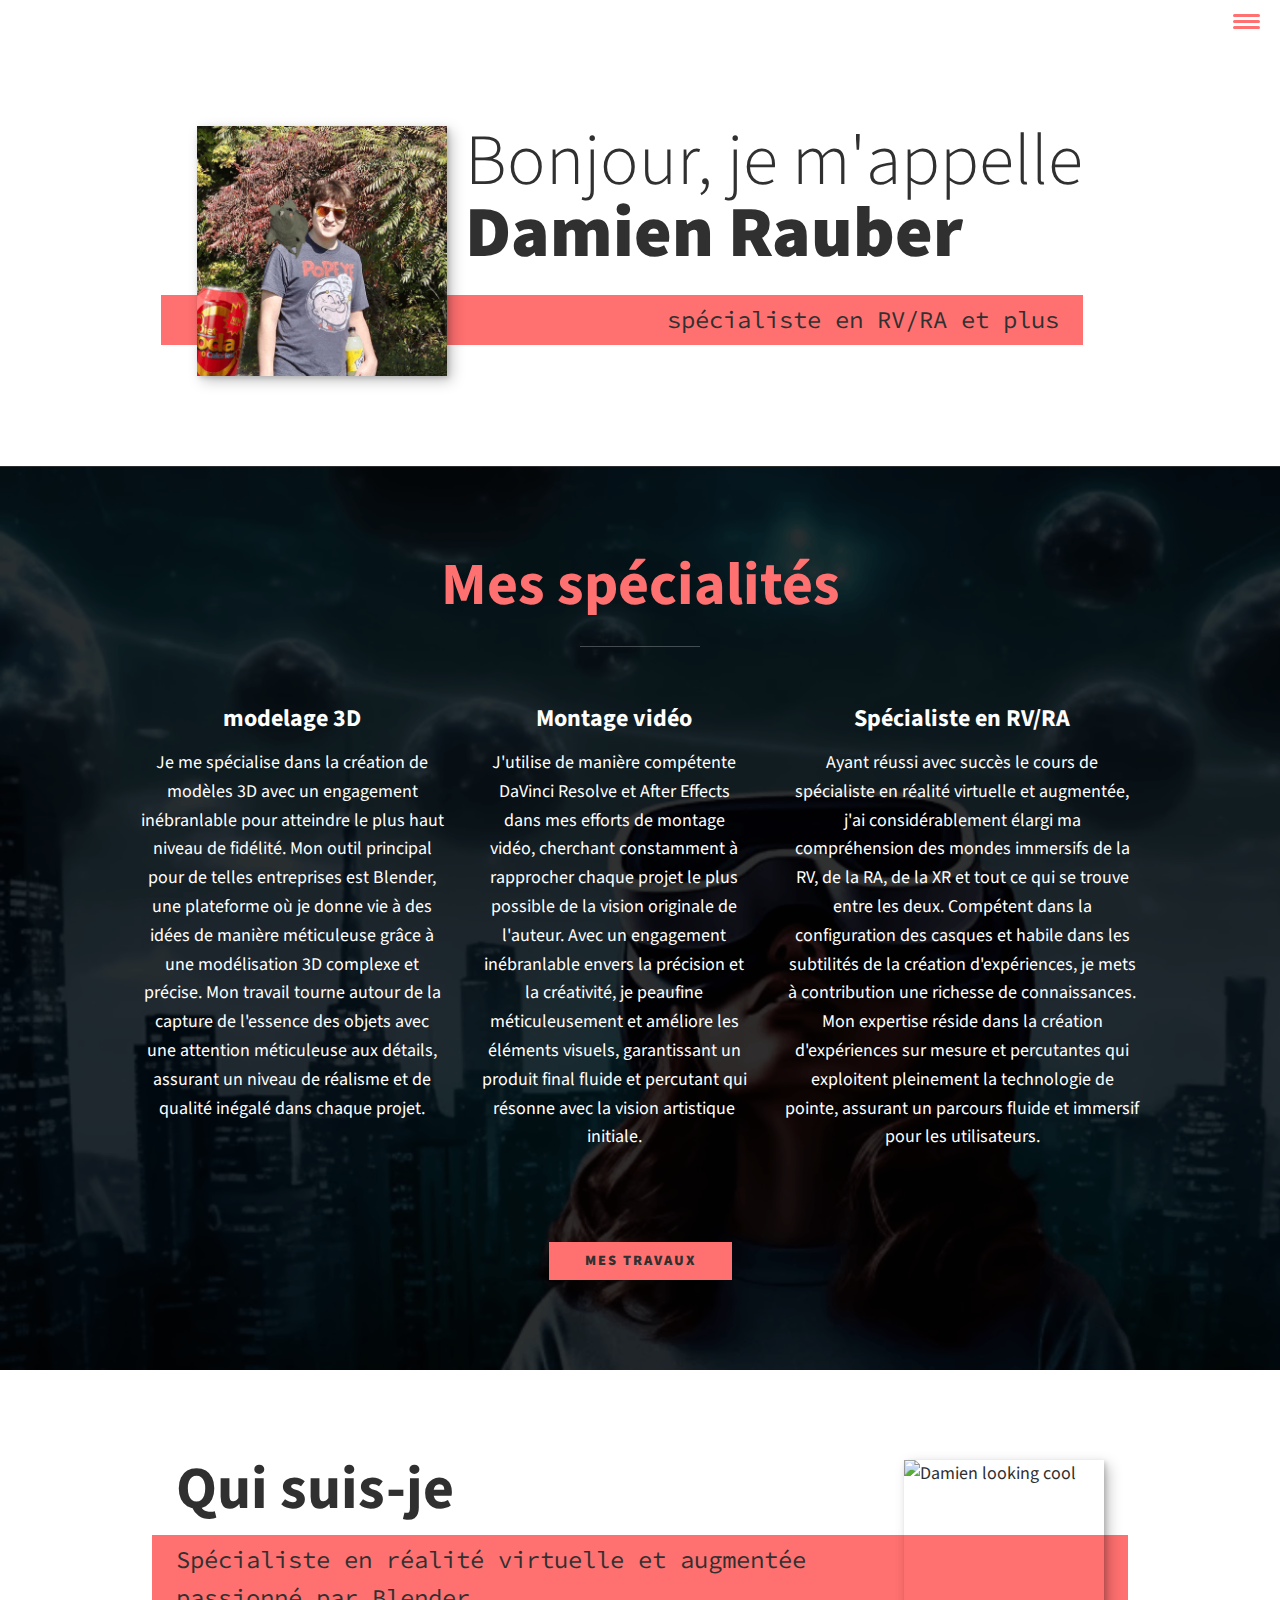
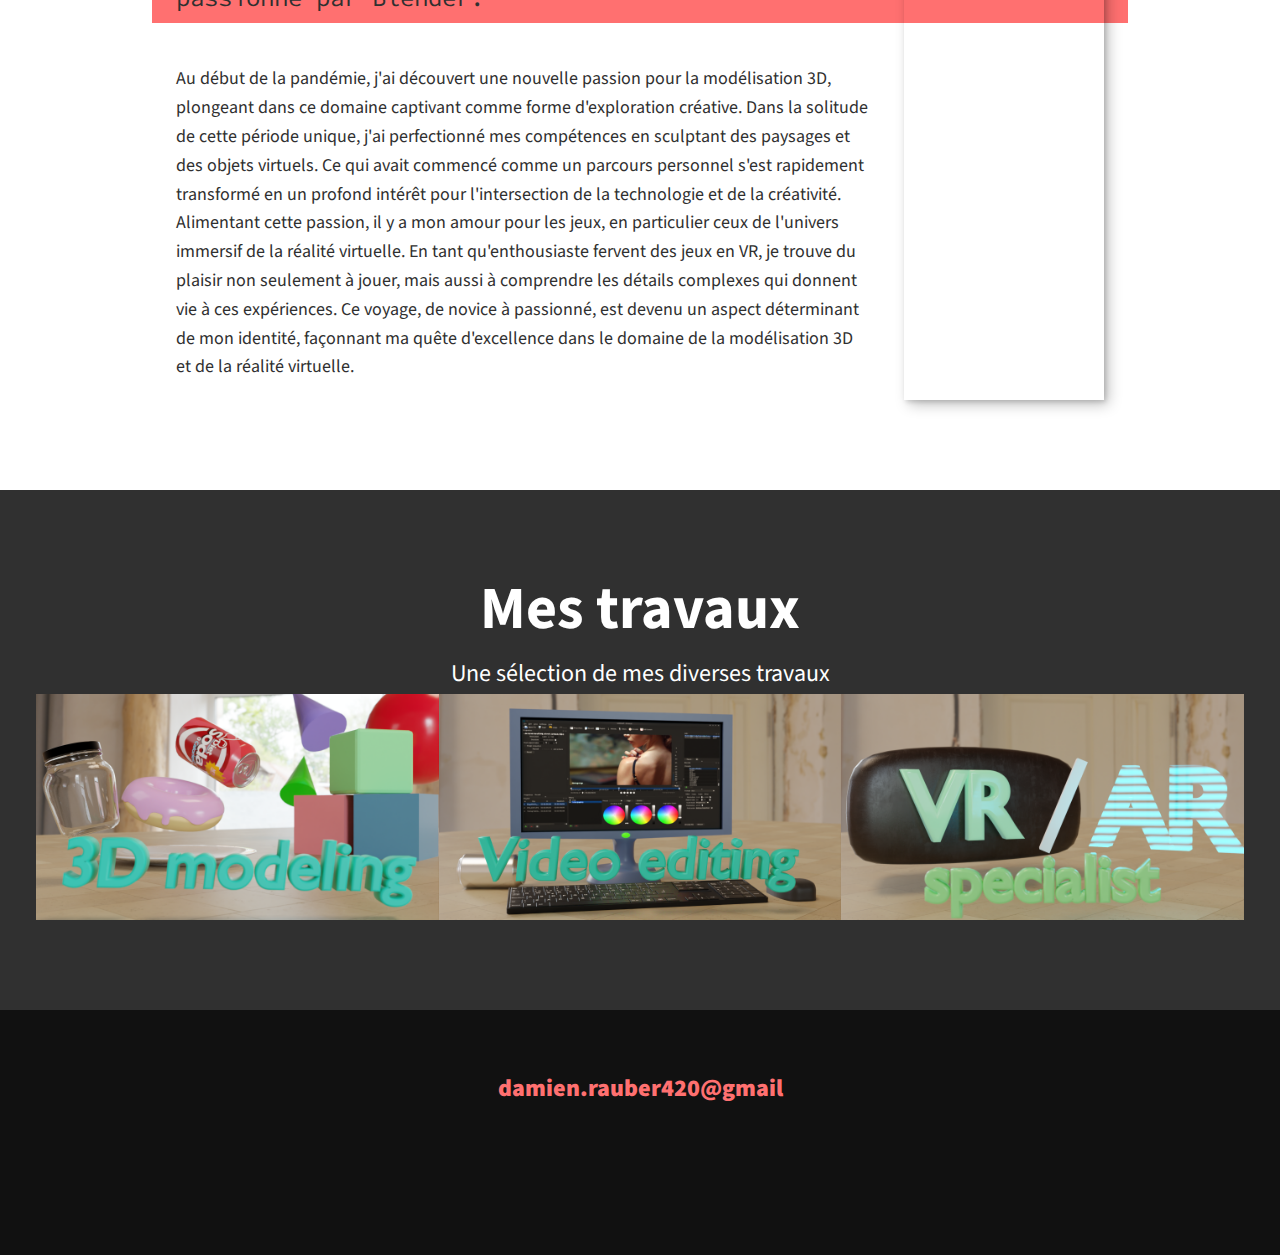
==== commit 3d51fe60: "Update index.html" ====
--- a/index.html
+++ b/index.html
@@ -27,10 +27,10 @@
 			</button>
 			<nav class="nav">
 				<ul class="nav__list">
-				<li class="nav__item"><a href="#home" class="nav__link">Home</a></li>
-				<li class="nav__item"><a href="#services" class="nav__link">My service</a></li>
-				<li class="nav__item"><a href="#about" class="nav__link">About me</a></li>
-				<li class="nav__item"><a href="#work" class="nav__link">My works</a></li>
+				<li class="nav__item"><a href="#home" class="nav__link">Page titre</a></li>
+				<li class="nav__item"><a href="#services" class="nav__link">Mes spécialités</a></li>
+				<li class="nav__item"><a href="#about" class="nav__link">Qui suis-je</a></li>
+				<li class="nav__item"><a href="#work" class="nav__link">Mes travaux</a></li>
 				</ul>
 			</nav>
 		</header>
@@ -38,56 +38,59 @@
 		<!-- Introduction -->
 		<section class ="intro" id="home">
 			<h1 class="section__title section__title--intro">
-				Hi, I am <strong>Damien Rauber</strong>
+				Bonjour, je m'appelle<strong>Damien Rauber</strong>
 			</h1>
-			<p class="section__subtitle section__subtitle--intro">VR/AR specialist and more</p>
+			<p class="section__subtitle section__subtitle--intro">spécialiste en RV/RA et plus</p>
 			<img src="assets/images/damien_portfolio_pic.png" alt="A picture of Damien" class="intro__img">
 		</section>
 	
 		<!-- my services -->
 		<section class="my-services" id="services">
-			<h2 class="section__title section__title--services">What I do</h2>
+			<h2 class="section__title section__title--services">Mes spécialités</h2>
 			<div class="services">
 			
 				<div class="service">
-				<h3>3D modeling</h3>
-				<p>I specialize in crafting 3D models with an unwavering commitment to achieving the highest level of fidelity.
-				My primary tool for such endeavors is Blender, a platform where I meticulously bring ideas to life through intricate and precise 3D modeling.
-				My work revolves around capturing the essence of objects with meticulous attention to detail, ensuring an unparalleled level of realism and quality in every project.</p>
+				<h3>modelage 3D</h3>
+				<p>Je me spécialise dans la création de modèles 3D avec un engagement inébranlable pour atteindre le plus haut niveau de fidélité.
+				Mon outil principal pour de telles entreprises est Blender, une plateforme où je donne vie à des idées de manière méticuleuse grâce
+				à une modélisation 3D complexe et précise. Mon travail tourne autour de la capture de l'essence des objets avec une attention méticuleuse
+				aux détails, assurant un niveau de réalisme et de qualité inégalé dans chaque projet.</p>
 				</div> <!-- services -->
 				
 				<div class="service">
-				<h3>Video editing</h3>
-				<p>I proficiently employ DaVinci Resolve and After Effects in my video editing endeavors,
-				consistently striving to bring each project as close to the original vision of the author as possible.
-				With an unwavering commitment to precision and creativity, I meticulously refine and enhance visual elements,
-				ensuring a seamless and impactful final product that resonates with the intended artistic vision.</p>
+				<h3>Montage vidéo</h3>
+				<p>J'utilise de manière compétente DaVinci Resolve et After Effects dans mes efforts de montage vidéo, cherchant constamment à rapprocher
+				chaque projet le plus possible de la vision originale de l'auteur. Avec un engagement inébranlable envers la précision et la créativité,
+				je peaufine méticuleusement et améliore les éléments visuels, garantissant un produit final fluide et percutant qui résonne avec la vision
+				artistique initiale.</p>
 				</div> <!-- services -->
 				
 				<div class="service">
-				<h3>VR/AR specialist</h3>
-				<p>Having successfully completed the VR/AR Specialist course, I have significantly expanded my
-				understanding of the immersive realms of VR, AR, XR, and everything in between.
-				Proficient in setting up headsets and adept in the intricacies of crafting experiences, I bring
-				a wealth of knowledge to the table. My expertise lies in creating tailored and impactful experiences
-				that leverage cutting-edge technology to its fullest potential, ensuring a seamless and immersive journey for users.</p>
+				<h3>Spécialiste en RV/RA</h3>
+				<p>Ayant réussi avec succès le cours de spécialiste en réalité virtuelle et augmentée, j'ai considérablement élargi ma compréhension
+				des mondes immersifs de la RV, de la RA, de la XR et tout ce qui se trouve entre les deux. Compétent dans la configuration des casques
+				et habile dans les subtilités de la création d'expériences, je mets à contribution une richesse de connaissances. Mon expertise réside 
+				dans la création d'expériences sur mesure et percutantes qui exploitent pleinement la technologie de pointe,
+				assurant un parcours fluide et immersif pour les utilisateurs.</p>
 				</div> <!-- services -->
 			</div>
 			
-			<a href="#work" class="btn">My Work</a>
+			<a href="#work" class="btn">Mes travaux</a>
 		</section>
 	 
 		<!-- About me -->
 	 <section class="about-me" id="about">
-		<h2 class="section__title section__title--about">Who I am</h2>
-		<p class="section__subtitle section__subtitle--about">VR/AR specialist and blender enthusiast</p>
+		<h2 class="section__title section__title--about">Qui suis-je</h2>
+		<p class="section__subtitle section__subtitle--about">Spécialiste en réalité virtuelle et augmentée passionné par Blender.</p>
 		
 		<div class="about-me__body">
-		<p>During the onset of the pandemic, I discovered a newfound passion for 3D modeling, diving into this captivating realm as a form of creative exploration. 
-		In the confines of this unique period, I honed my skills, sculpting virtual landscapes and objects. What started as a personal journey soon transformed into a profound interest in the intersection of technology and creativity.
-		Fueling this passion is my love for games, especially those within the immersive world of virtual reality. As a fervent enthusiast of VR games,
-		I find joy in not only playing but also in understanding the intricate details that make these experiences come to life. This journey,
-		from novice to enthusiast, has become a defining aspect of my identity, shaping my pursuit of excellence in the realm of 3D modeling and virtual reality.</p>
+		<p>Au début de la pandémie, j'ai découvert une nouvelle passion pour la modélisation 3D, plongeant dans ce domaine captivant comme
+		forme d'exploration créative. Dans la solitude de cette période unique, j'ai perfectionné mes compétences en sculptant des paysages
+		et des objets virtuels. Ce qui avait commencé comme un parcours personnel s'est rapidement transformé en un profond intérêt pour l'intersection
+		de la technologie et de la créativité. Alimentant cette passion, il y a mon amour pour les jeux, en particulier ceux de l'univers immersif de la
+		réalité virtuelle. En tant qu'enthousiaste fervent des jeux en VR, je trouve du plaisir non seulement à jouer, mais aussi à comprendre les détails
+		complexes qui donnent vie à ces expériences. Ce voyage, de novice à passionné, est devenu un aspect déterminant de mon identité, façonnant ma quête
+		d'excellence dans le domaine de la modélisation 3D et de la réalité virtuelle.</p>
 		</div>
 		
 		<img src="assets/images/to_replace_02.png" alt="Damien looking cool" class="about-me__img">
@@ -95,8 +98,8 @@
 	 
 	 <!-- My work -->
 	 <section class="my-work" id="work">
-		<h2 class="section__title section__title--work">My work</h2>
-		<p class="section__subtitle section__subtitle--work">a selection of my range of works</p>
+		<h2 class="section__title section__title--work">Mes travaux</h2>
+		<p class="section__subtitle section__subtitle--work">Une sélection de mes diverses travaux</p>
 	 
 		<div class="portfolio">
 			<!-- portfolio item 01 -->
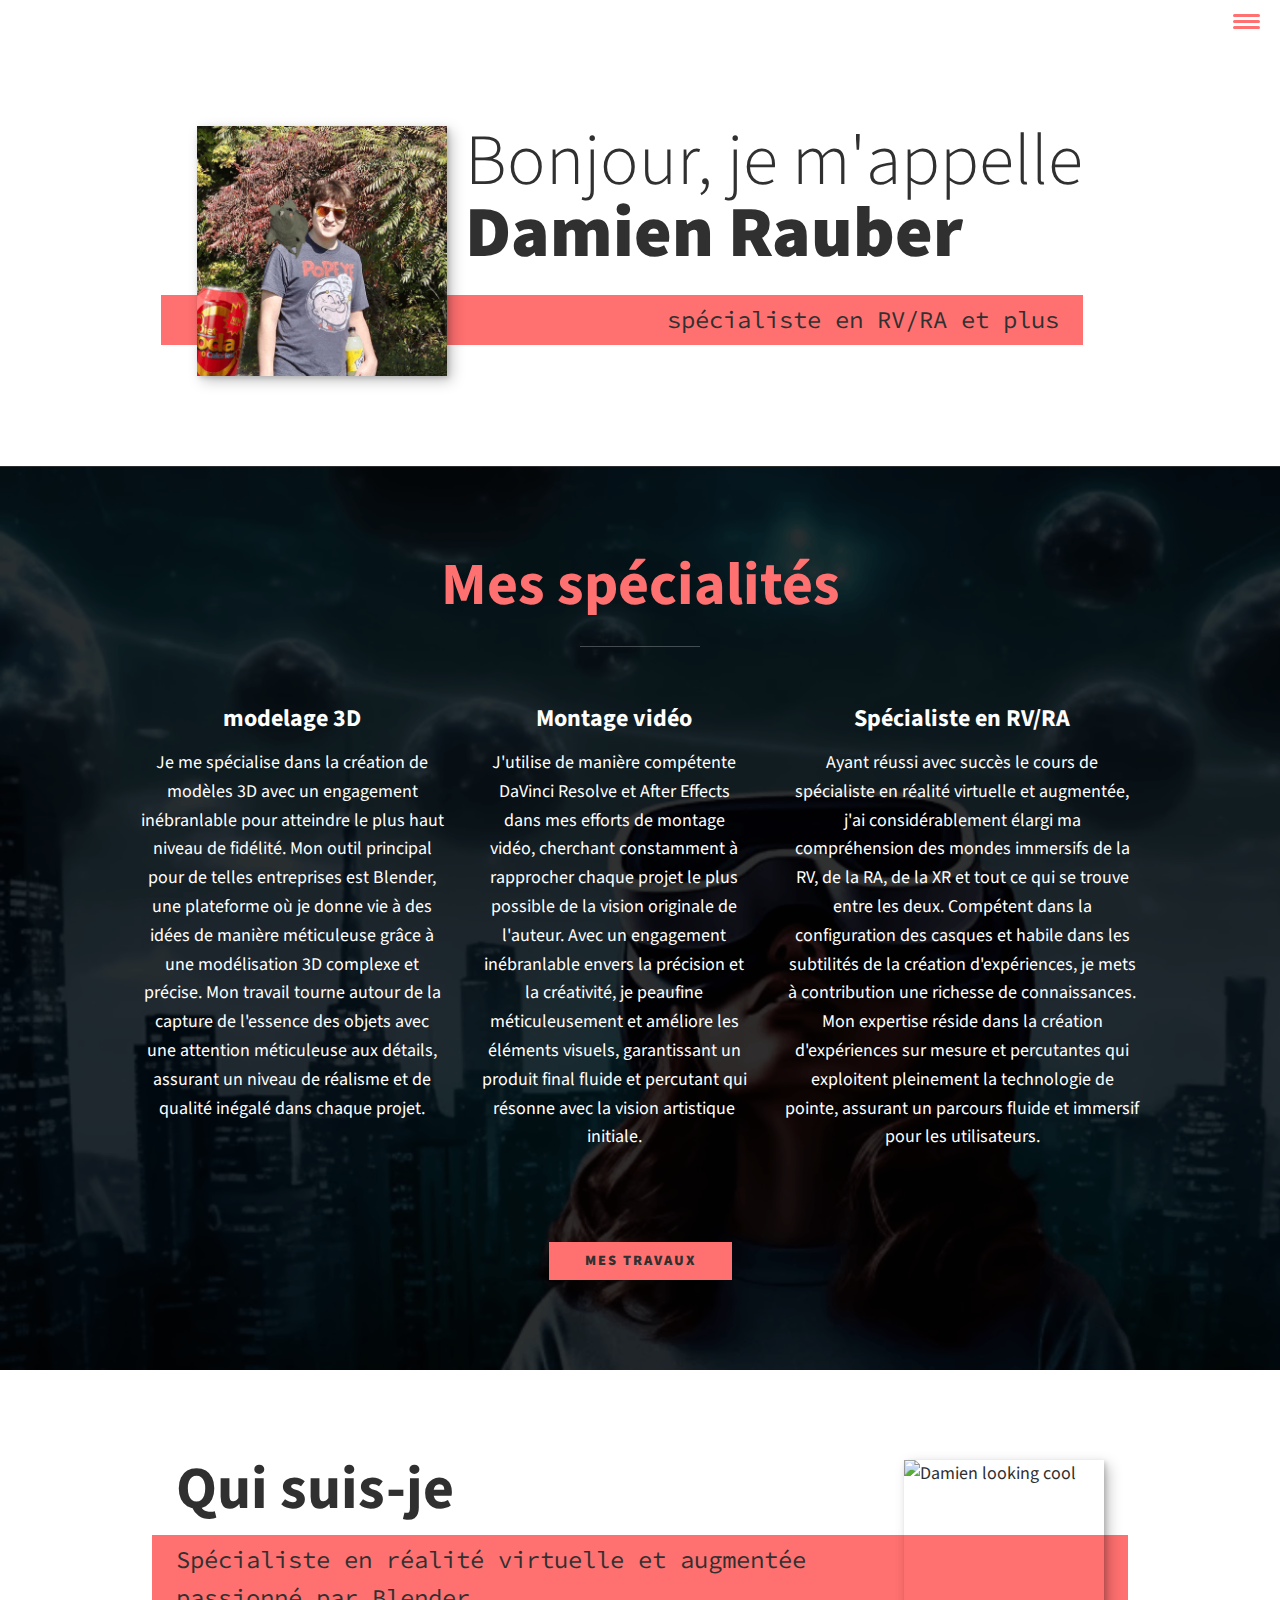
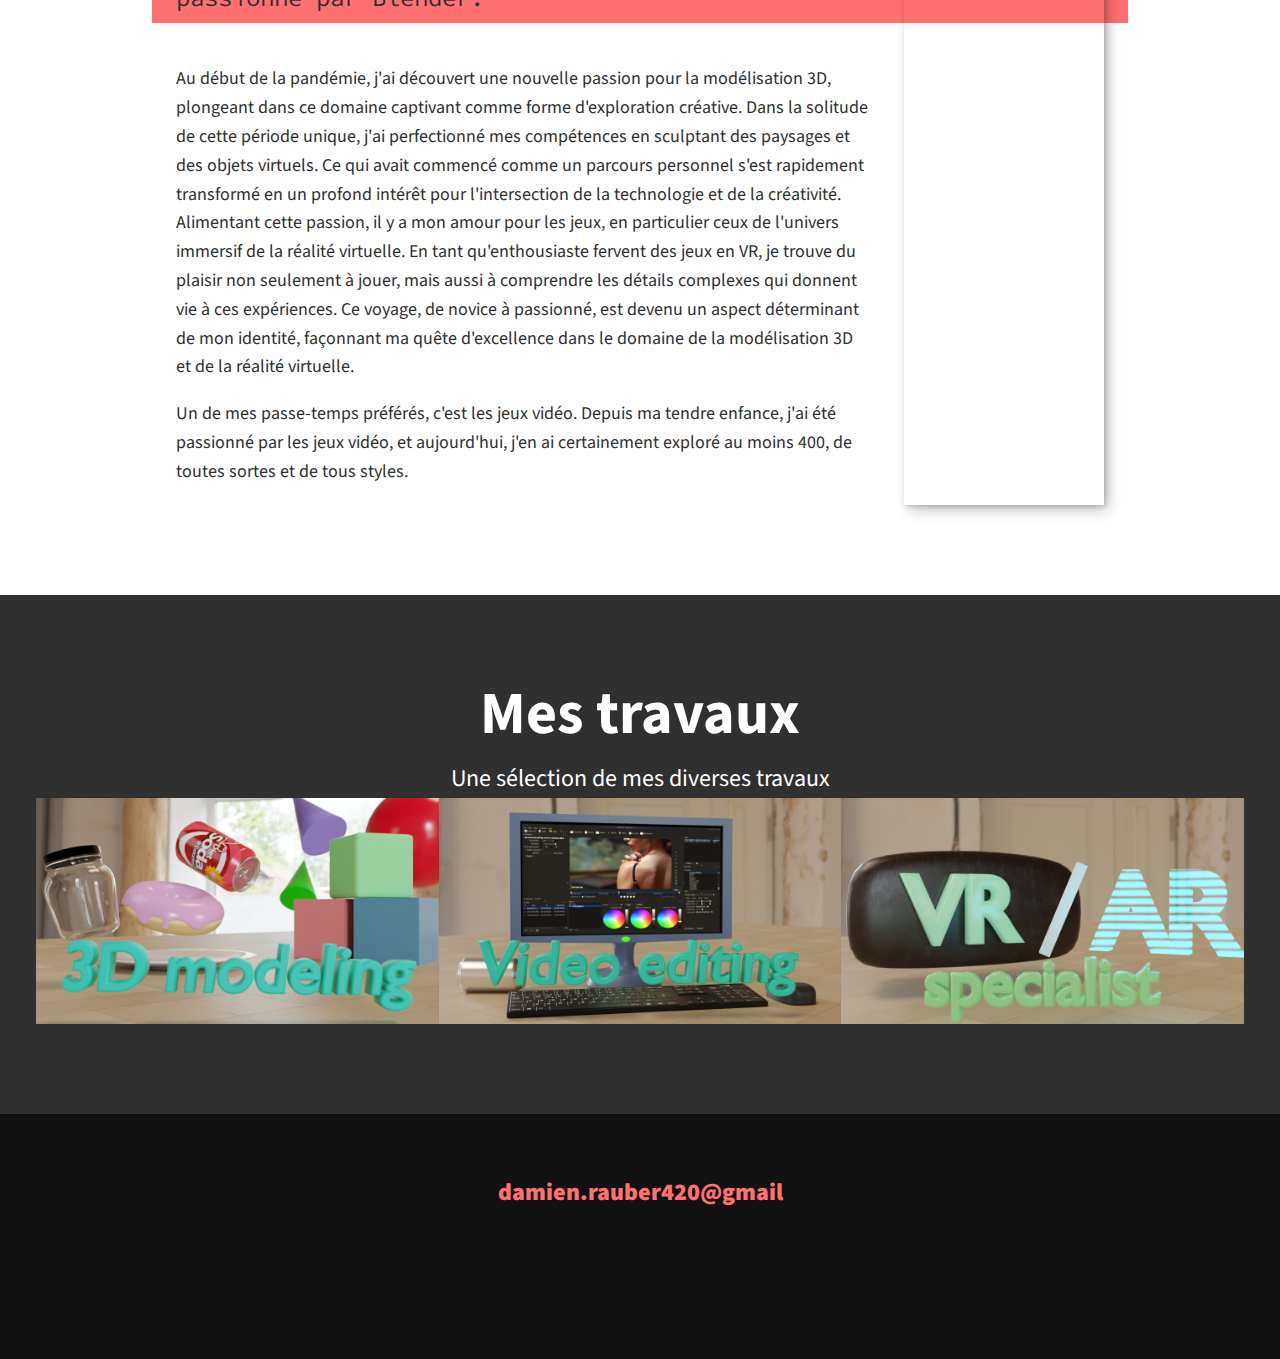
==== commit 7d7dfad4: "Update index.html" ====
--- a/index.html
+++ b/index.html
@@ -91,6 +91,10 @@
 		réalité virtuelle. En tant qu'enthousiaste fervent des jeux en VR, je trouve du plaisir non seulement à jouer, mais aussi à comprendre les détails
 		complexes qui donnent vie à ces expériences. Ce voyage, de novice à passionné, est devenu un aspect déterminant de mon identité, façonnant ma quête
 		d'excellence dans le domaine de la modélisation 3D et de la réalité virtuelle.</p>
+		
+		<p>Un de mes passe-temps préférés, c'est les jeux vidéo. Depuis ma tendre enfance, j'ai été passionné par les jeux vidéo, et aujourd'hui, 
+		j'en ai certainement exploré au moins 400, de toutes sortes et de tous styles.</p>
+		
 		</div>
 		
 		<img src="assets/images/to_replace_02.png" alt="Damien looking cool" class="about-me__img">
